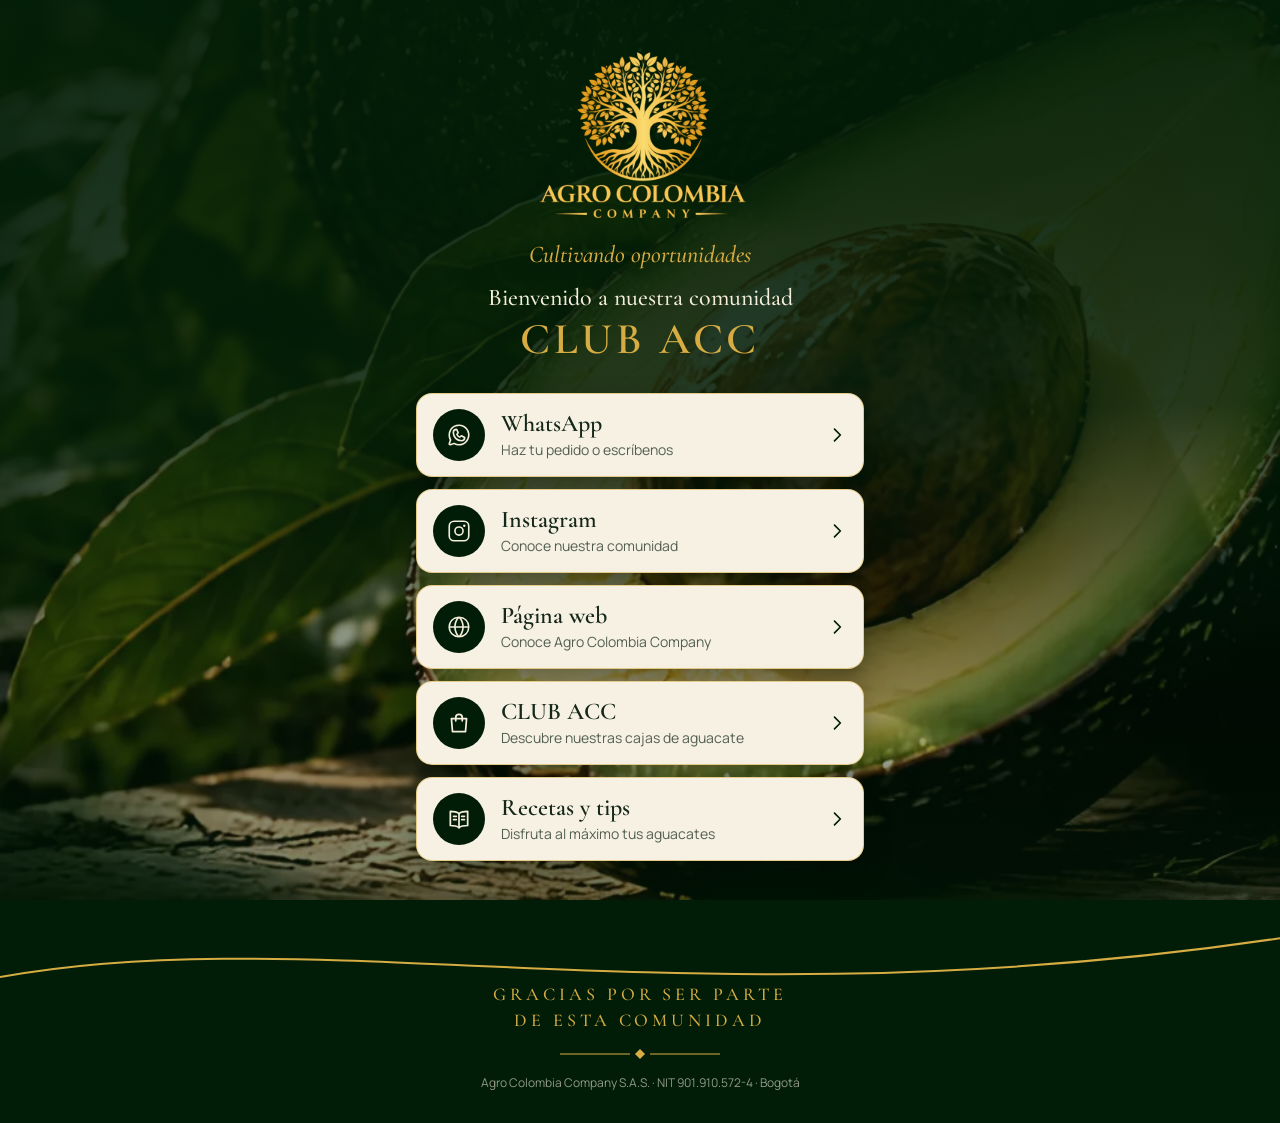
==== club/index.html @ f5211a3c "Agregar página Club ACC y código QR de acceso Página independiente en /club/ (noindex, sin enlaces d" ====
<!doctype html>
<html lang="es">
<head>
  <meta charset="utf-8" />
  <meta name="viewport" content="width=device-width, initial-scale=1, viewport-fit=cover" />
  <title>Club ACC | Agro Colombia Company</title>
  <meta name="description" content="Bienvenido a la comunidad Club ACC de Agro Colombia Company: pedidos por WhatsApp, cajas de aguacate Hass, recetas y tips." />
  <!-- Página de destino del código QR: no se enlaza desde el sitio ni se indexa. -->
  <meta name="robots" content="noindex, follow" />
  <meta name="theme-color" content="#011d07" />
  <link rel="icon" type="image/png" href="/assets/imgs/brand/favicon-agrocolombia.png" />
  <link rel="preconnect" href="https://fonts.googleapis.com" />
  <link rel="preconnect" href="https://fonts.gstatic.com" crossorigin />
  <link href="https://fonts.googleapis.com/css2?family=Cormorant+Garamond:ital,wght@0,500;0,600;1,500&family=Manrope:wght@400;500;600&display=swap" rel="stylesheet" />
  <link rel="stylesheet" href="/assets/css/icons.css" />
  <style>
    :root {
      --forest: #011d07;
      --forest-deep: #000e03;
      --gold: #d7ad43;
      --gold-hover: #f1d47e;
      --cream: #f4eedb;
      --card: #f6f1e3;
      --ink: #142719;
      --muted: rgba(20, 39, 25, .72);
      --font-display: 'Cormorant Garamond', Georgia, serif;
      --font-sans: 'Manrope', system-ui, -apple-system, 'Segoe UI', sans-serif;
      --ease-out: cubic-bezier(0.23, 1, 0.32, 1);
    }

    * { box-sizing: border-box; }
    html { -webkit-text-size-adjust: 100%; }
    body {
      margin: 0;
      min-height: 100svh;
      background: var(--forest);
      color: var(--cream);
      font-family: var(--font-sans);
      -webkit-font-smoothing: antialiased;
      -webkit-tap-highlight-color: transparent;
    }

    /* Fondo: aguacate partido al pie, follaje oscurecido arriba */
    .backdrop {
      position: fixed; inset: 0; z-index: -1;
      background:
        linear-gradient(180deg, rgba(1, 29, 7, .94) 0%, rgba(1, 29, 7, .86) 45%, rgba(1, 29, 7, .35) 78%, rgba(1, 29, 7, .55) 100%),
        url('/assets/imgs/club/fondo.webp') center bottom / cover no-repeat,
        var(--forest);
    }

    .club {
      width: 100%; max-width: 480px; min-height: 100svh;
      margin: 0 auto;
      padding: max(32px, env(safe-area-inset-top)) 16px 0;
      display: flex; flex-direction: column;
    }

    .club-head { text-align: center; }
    .club-logo { display: block; width: min(240px, 62vw); height: auto; margin: 0 auto; }
    .club-tagline {
      margin: 12px 0 0;
      font-family: var(--font-display); font-style: italic; font-weight: 500;
      font-size: 24px; line-height: 32px; color: var(--gold);
    }
    .club-welcome { margin: 12px 0 0; font-family: var(--font-display); font-weight: 500; font-size: 24px; line-height: 30px; }
    .club-title {
      margin: 0;
      font-family: var(--font-display); font-weight: 600;
      font-size: 44px; line-height: 52px; letter-spacing: .08em;
      color: var(--gold);
    }

    .club-links { list-style: none; margin: 28px 0 0; padding: 0; display: grid; gap: 12px; }
    .club-link {
      display: flex; align-items: center; gap: 16px;
      width: 100%; min-height: 84px; padding: 14px 16px;
      border: 1px solid rgba(215, 173, 67, .55); border-radius: 16px;
      background: var(--card); color: var(--ink);
      font: inherit; text-align: left; text-decoration: none; cursor: pointer;
      box-shadow: 0 10px 24px rgba(0, 14, 3, .35);
      transition: transform 160ms var(--ease-out), box-shadow 160ms var(--ease-out);
    }
    .club-link:active { transform: scale(.98); }
    @media (hover: hover) {
      .club-link:hover { box-shadow: 0 14px 32px rgba(0, 14, 3, .45), 0 0 0 1px var(--gold); }
    }
    .club-link:focus-visible { outline: 2px solid var(--gold-hover); outline-offset: 3px; }

    .club-link-icon {
      flex: none; display: grid; place-items: center;
      width: 52px; height: 52px; border-radius: 50%;
      background: var(--forest); color: var(--cream); font-size: 26px;
    }
    .club-link-icon svg { width: 26px; height: 26px; }
    .club-link-text { flex: 1; min-width: 0; }
    .club-link-text b { display: block; font-family: var(--font-display); font-weight: 600; font-size: 24px; line-height: 28px; }
    .club-link-text span { display: block; margin-top: 2px; font-size: 14px; line-height: 20px; color: var(--muted); }
    .club-link-caret { flex: none; width: 20px; height: 20px; color: var(--forest); }

    .club-foot {
      position: relative;
      width: 100vw;
      margin: 48px 0 0 calc(50% - 50vw);
      padding: 72px 16px max(32px, env(safe-area-inset-bottom));
      text-align: center;
    }
    .club-wave { position: absolute; inset: 0 0 auto; width: 100%; height: 100%; }
    .club-foot p {
      position: relative; margin: 0;
      font-family: var(--font-display); font-weight: 500;
      font-size: 18px; line-height: 26px; letter-spacing: .22em; text-transform: uppercase;
      color: var(--gold);
    }
    .club-foot small { position: relative; display: block; margin-top: 16px; font-size: 12px; line-height: 16px; color: rgba(244, 238, 219, .6); }
    .club-ornament { position: relative; display: block; width: 160px; height: 10px; margin: 16px auto 0; }

    /* Hoja de recetas y tips */
    .tips {
      width: 100%; max-width: 480px; max-height: 88svh;
      margin: auto auto 0; padding: 0;
      border: 0; border-radius: 24px 24px 0 0;
      background: var(--card); color: var(--ink);
    }
    .tips::backdrop { background: rgba(0, 14, 3, .6); }
    .tips[open] { animation: sheet-in 300ms var(--ease-out); }
    @keyframes sheet-in { from { transform: translateY(100%); } }
    .tips-inner { padding: 24px 20px max(32px, env(safe-area-inset-bottom)); }
    .tips-head { display: flex; align-items: center; justify-content: space-between; gap: 16px; }
    .tips h2 { margin: 0; font-family: var(--font-display); font-weight: 600; font-size: 30px; line-height: 36px; }
    .tips h3 { margin: 24px 0 8px; font-family: var(--font-display); font-weight: 600; font-size: 22px; line-height: 28px; color: var(--forest); }
    .tips p, .tips li { font-size: 15px; line-height: 24px; color: var(--muted); }
    .tips p { margin: 0; }
    .tips ul, .tips ol { margin: 0; padding-left: 20px; }
    .tips li + li { margin-top: 6px; }
    .tips-close {
      flex: none; display: grid; place-items: center;
      width: 44px; height: 44px; border: 0; border-radius: 50%;
      background: var(--forest); color: var(--cream); font-size: 20px; cursor: pointer;
    }
    .tips-cta { display: inline-flex; align-items: center; gap: 8px; margin-top: 24px; color: var(--forest); font-weight: 600; }

    @media (prefers-reduced-motion: reduce) {
      .club-link, .tips[open] { transition: none; animation: none; }
    }
  </style>
</head>
<body>
  <div class="backdrop" aria-hidden="true"></div>

  <main class="club">
    <header class="club-head">
      <img class="club-logo" src="/assets/imgs/club/logo.webp" alt="Agro Colombia Company" width="640" height="520" />
      <p class="club-tagline">Cultivando oportunidades</p>
      <p class="club-welcome">Bienvenido a nuestra comunidad</p>
      <h1 class="club-title">CLUB ACC</h1>
    </header>

    <ul class="club-links">
      <li>
        <a class="club-link" href="https://wa.me/573116845523?text=Hola%2C%20vengo%20del%20Club%20ACC%20y%20quiero%20hacer%20un%20pedido." target="_blank" rel="noopener">
          <span class="club-link-icon"><i class="icon icon-whatsapp-logo" aria-hidden="true"></i></span>
          <span class="club-link-text"><b>WhatsApp</b><span>Haz tu pedido o escríbenos</span></span>
          <svg class="club-link-caret" viewBox="0 0 24 24" fill="none" stroke="currentColor" stroke-width="2" stroke-linecap="round" stroke-linejoin="round" aria-hidden="true"><path d="m9 5 7 7-7 7" /></svg>
        </a>
      </li>
      <li>
        <a class="club-link" href="https://www.instagram.com/agrocolombiacompany/" target="_blank" rel="noopener">
          <span class="club-link-icon"><i class="icon icon-instagram-logo" aria-hidden="true"></i></span>
          <span class="club-link-text"><b>Instagram</b><span>Conoce nuestra comunidad</span></span>
          <svg class="club-link-caret" viewBox="0 0 24 24" fill="none" stroke="currentColor" stroke-width="2" stroke-linecap="round" stroke-linejoin="round" aria-hidden="true"><path d="m9 5 7 7-7 7" /></svg>
        </a>
      </li>
      <li>
        <a class="club-link" href="/">
          <span class="club-link-icon"><i class="icon icon-globe-simple" aria-hidden="true"></i></span>
          <span class="club-link-text"><b>Página web</b><span>Conoce Agro Colombia Company</span></span>
          <svg class="club-link-caret" viewBox="0 0 24 24" fill="none" stroke="currentColor" stroke-width="2" stroke-linecap="round" stroke-linejoin="round" aria-hidden="true"><path d="m9 5 7 7-7 7" /></svg>
        </a>
      </li>
      <li>
        <a class="club-link" href="https://wa.me/573116845523?text=Hola%2C%20quiero%20conocer%20las%20cajas%20de%20aguacate%20del%20Club%20ACC." target="_blank" rel="noopener">
          <span class="club-link-icon"><svg viewBox="0 0 24 24" fill="none" stroke="currentColor" stroke-width="1.6" stroke-linecap="round" stroke-linejoin="round" aria-hidden="true"><path d="M5 8h14l-1 12H6L5 8Z" /><path d="M9 10V7a3 3 0 0 1 6 0v3" /></svg></span>
          <span class="club-link-text"><b>CLUB ACC</b><span>Descubre nuestras cajas de aguacate</span></span>
          <svg class="club-link-caret" viewBox="0 0 24 24" fill="none" stroke="currentColor" stroke-width="2" stroke-linecap="round" stroke-linejoin="round" aria-hidden="true"><path d="m9 5 7 7-7 7" /></svg>
        </a>
      </li>
      <li>
        <button class="club-link" type="button" data-open-tips aria-haspopup="dialog">
          <span class="club-link-icon"><svg viewBox="0 0 24 24" fill="none" stroke="currentColor" stroke-width="1.6" stroke-linecap="round" stroke-linejoin="round" aria-hidden="true"><path d="M12 7c-2-1.5-5-2-8-2v13c3 0 6 .5 8 2 2-1.5 5-2 8-2V5c-3 0-6 .5-8 2Z" /><path d="M12 7v13" /><path d="M7 9.5h2.5M7 12.5h2.5M14.5 9.5H17M14.5 12.5H17" /></svg></span>
          <span class="club-link-text"><b>Recetas y tips</b><span>Disfruta al máximo tus aguacates</span></span>
          <svg class="club-link-caret" viewBox="0 0 24 24" fill="none" stroke="currentColor" stroke-width="2" stroke-linecap="round" stroke-linejoin="round" aria-hidden="true"><path d="m9 5 7 7-7 7" /></svg>
        </button>
      </li>
    </ul>

    <footer class="club-foot">
      <svg class="club-wave" viewBox="0 0 480 220" preserveAspectRatio="none" aria-hidden="true">
        <path d="M0 70 C 120 10, 260 120, 480 30 V220 H0 Z" fill="#011d07" />
        <path d="M0 70 C 120 10, 260 120, 480 30" fill="none" stroke="#d7ad43" stroke-width="2" vector-effect="non-scaling-stroke" />
      </svg>
      <p>Gracias por ser parte<br />de esta comunidad</p>
      <svg class="club-ornament" viewBox="0 0 160 10" aria-hidden="true">
        <path d="M0 5h70M90 5h70" stroke="#d7ad43" stroke-width="1" />
        <path d="M80 0l5 5-5 5-5-5z" fill="#d7ad43" />
      </svg>
      <small>Agro Colombia Company S.A.S. · NIT 901.910.572-4 · Bogotá</small>
    </footer>
  </main>

  <dialog class="tips" aria-labelledby="tips-title">
    <div class="tips-inner">
      <div class="tips-head">
        <h2 id="tips-title">Recetas y tips</h2>
        <button class="tips-close" type="button" data-close-tips aria-label="Cerrar"><i class="icon icon-x" aria-hidden="true"></i></button>
      </div>

      <h3>¿Cómo saber si está listo?</h3>
      <ul>
        <li>La cáscara del Hass pasa de verde a morado oscuro, casi negro, al madurar.</li>
        <li>Presiónalo suavemente con la palma: si cede un poco, está listo para comer.</li>
        <li>Retira el pedúnculo: si debajo se ve verde, está en su punto.</li>
      </ul>

      <h3>Maduración y conservación</h3>
      <ul>
        <li>Déjalo madurar a temperatura ambiente, fuera del refrigerador.</li>
        <li>Para acelerar, guárdalo en una bolsa de papel junto a un banano o una manzana.</li>
        <li>Una vez maduro, refrigéralo y consúmelo en los siguientes días.</li>
        <li>Si te sobra una mitad, déjale la semilla, úntale limón y cúbrela con film.</li>
      </ul>

      <h3>Guacamole clásico</h3>
      <ol>
        <li>Machaca 2 aguacates Hass maduros con un tenedor.</li>
        <li>Agrega cebolla roja y cilantro picados, tomate en cubos y el jugo de un limón.</li>
        <li>Sazona con sal al gusto y sirve de inmediato.</li>
      </ol>

      <h3>Tostada de aguacate</h3>
      <p>Tuesta una tajada de pan, cúbrela con aguacate en láminas o machacado, y termina con sal, pimienta, unas gotas de limón y, si quieres, un huevo encima.</p>

      <a class="tips-cta" href="https://www.instagram.com/agrocolombiacompany/" target="_blank" rel="noopener">Más ideas en Instagram <i class="icon icon-arrow-up-right" aria-hidden="true"></i></a>
    </div>
  </dialog>

  <script>
    const tips = document.querySelector('.tips');
    document.querySelector('[data-open-tips]').addEventListener('click', () => tips.showModal());
    document.querySelector('[data-close-tips]').addEventListener('click', () => tips.close());
    tips.addEventListener('click', (e) => { if (e.target === tips) tips.close(); });
  </script>
</body>
</html>
---- assets/css/icons.css ----
.icon { display: inline-block; flex: none; width: 1em; height: 1em; background-color: currentColor; -webkit-mask: var(--icon) center / contain no-repeat; mask: var(--icon) center / contain no-repeat; }
.icon-arrow-down { --icon: url("data:image/svg+xml,%3Csvg xmlns='http://www.w3.org/2000/svg' viewBox='0 0 256 256' fill='currentColor'%3E%3Cpath d='M205.66,149.66l-72,72a8,8,0,0,1-11.32,0l-72-72a8,8,0,0,1,11.32-11.32L120,196.69V40a8,8,0,0,1,16,0V196.69l58.34-58.35a8,8,0,0,1,11.32,11.32Z'/%3E%3C/svg%3E"); }
.icon-arrow-left { --icon: url("data:image/svg+xml,%3Csvg xmlns='http://www.w3.org/2000/svg' viewBox='0 0 256 256' fill='currentColor'%3E%3Cpath d='M224,128a8,8,0,0,1-8,8H59.31l58.35,58.34a8,8,0,0,1-11.32,11.32l-72-72a8,8,0,0,1,0-11.32l72-72a8,8,0,0,1,11.32,11.32L59.31,120H216A8,8,0,0,1,224,128Z'/%3E%3C/svg%3E"); }
.icon-arrow-right { --icon: url("data:image/svg+xml,%3Csvg xmlns='http://www.w3.org/2000/svg' viewBox='0 0 256 256' fill='currentColor'%3E%3Cpath d='M221.66,133.66l-72,72a8,8,0,0,1-11.32-11.32L196.69,136H40a8,8,0,0,1,0-16H196.69L138.34,61.66a8,8,0,0,1,11.32-11.32l72,72A8,8,0,0,1,221.66,133.66Z'/%3E%3C/svg%3E"); }
.icon-arrow-up-right { --icon: url("data:image/svg+xml,%3Csvg xmlns='http://www.w3.org/2000/svg' viewBox='0 0 256 256' fill='currentColor'%3E%3Cpath d='M200,64V168a8,8,0,0,1-16,0V83.31L69.66,197.66a8,8,0,0,1-11.32-11.32L172.69,72H88a8,8,0,0,1,0-16H192A8,8,0,0,1,200,64Z'/%3E%3C/svg%3E"); }
.icon-bed { --icon: url("data:image/svg+xml,%3Csvg xmlns='http://www.w3.org/2000/svg' viewBox='0 0 256 256' fill='currentColor'%3E%3Cpath d='M216,72H32V48a8,8,0,0,0-16,0V208a8,8,0,0,0,16,0V176H240v32a8,8,0,0,0,16,0V112A40,40,0,0,0,216,72ZM32,88h72v72H32Zm88,72V88h96a24,24,0,0,1,24,24v48Z'/%3E%3C/svg%3E"); }
.icon-buildings { --icon: url("data:image/svg+xml,%3Csvg xmlns='http://www.w3.org/2000/svg' viewBox='0 0 256 256' fill='currentColor'%3E%3Cpath d='M240,208H224V96a16,16,0,0,0-16-16H144V32a16,16,0,0,0-24.88-13.32L39.12,72A16,16,0,0,0,32,85.34V208H16a8,8,0,0,0,0,16H240a8,8,0,0,0,0-16ZM208,96V208H144V96ZM48,85.34,128,32V208H48ZM112,112v16a8,8,0,0,1-16,0V112a8,8,0,1,1,16,0Zm-32,0v16a8,8,0,0,1-16,0V112a8,8,0,1,1,16,0Zm0,56v16a8,8,0,0,1-16,0V168a8,8,0,0,1,16,0Zm32,0v16a8,8,0,0,1-16,0V168a8,8,0,0,1,16,0Z'/%3E%3C/svg%3E"); }
.icon-chat-circle-dots { --icon: url("data:image/svg+xml,%3Csvg xmlns='http://www.w3.org/2000/svg' viewBox='0 0 256 256' fill='currentColor'%3E%3Cpath d='M140,128a12,12,0,1,1-12-12A12,12,0,0,1,140,128ZM84,116a12,12,0,1,0,12,12A12,12,0,0,0,84,116Zm88,0a12,12,0,1,0,12,12A12,12,0,0,0,172,116Zm60,12A104,104,0,0,1,79.12,219.82L45.07,231.17a16,16,0,0,1-20.24-20.24l11.35-34.05A104,104,0,1,1,232,128Zm-16,0A88,88,0,1,0,51.81,172.06a8,8,0,0,1,.66,6.54L40,216,77.4,203.53a7.85,7.85,0,0,1,2.53-.42,8,8,0,0,1,4,1.08A88,88,0,0,0,216,128Z'/%3E%3C/svg%3E"); }
.icon-check-circle { --icon: url("data:image/svg+xml,%3Csvg xmlns='http://www.w3.org/2000/svg' viewBox='0 0 256 256' fill='currentColor'%3E%3Cpath d='M173.66,98.34a8,8,0,0,1,0,11.32l-56,56a8,8,0,0,1-11.32,0l-24-24a8,8,0,0,1,11.32-11.32L112,148.69l50.34-50.35A8,8,0,0,1,173.66,98.34ZM232,128A104,104,0,1,1,128,24,104.11,104.11,0,0,1,232,128Zm-16,0a88,88,0,1,0-88,88A88.1,88.1,0,0,0,216,128Z'/%3E%3C/svg%3E"); }
.icon-clipboard-text { --icon: url("data:image/svg+xml,%3Csvg xmlns='http://www.w3.org/2000/svg' viewBox='0 0 256 256' fill='currentColor'%3E%3Cpath d='M168,152a8,8,0,0,1-8,8H96a8,8,0,0,1,0-16h64A8,8,0,0,1,168,152Zm-8-40H96a8,8,0,0,0,0,16h64a8,8,0,0,0,0-16Zm56-64V216a16,16,0,0,1-16,16H56a16,16,0,0,1-16-16V48A16,16,0,0,1,56,32H92.26a47.92,47.92,0,0,1,71.48,0H200A16,16,0,0,1,216,48ZM96,64h64a32,32,0,0,0-64,0ZM200,48H173.25A47.93,47.93,0,0,1,176,64v8a8,8,0,0,1-8,8H88a8,8,0,0,1-8-8V64a47.93,47.93,0,0,1,2.75-16H56V216H200Z'/%3E%3C/svg%3E"); }
.icon-clock { --icon: url("data:image/svg+xml,%3Csvg xmlns='http://www.w3.org/2000/svg' viewBox='0 0 256 256' fill='currentColor'%3E%3Cpath d='M128,24A104,104,0,1,0,232,128,104.11,104.11,0,0,0,128,24Zm0,192a88,88,0,1,1,88-88A88.1,88.1,0,0,1,128,216Zm64-88a8,8,0,0,1-8,8H128a8,8,0,0,1-8-8V72a8,8,0,0,1,16,0v48h48A8,8,0,0,1,192,128Z'/%3E%3C/svg%3E"); }
.icon-coins { --icon: url("data:image/svg+xml,%3Csvg xmlns='http://www.w3.org/2000/svg' viewBox='0 0 256 256' fill='currentColor'%3E%3Cpath d='M184,89.57V84c0-25.08-37.83-44-88-44S8,58.92,8,84v40c0,20.89,26.25,37.49,64,42.46V172c0,25.08,37.83,44,88,44s88-18.92,88-44V132C248,111.3,222.58,94.68,184,89.57ZM232,132c0,13.22-30.79,28-72,28-3.73,0-7.43-.13-11.08-.37C170.49,151.77,184,139,184,124V105.74C213.87,110.19,232,122.27,232,132ZM72,150.25V126.46A183.74,183.74,0,0,0,96,128a183.74,183.74,0,0,0,24-1.54v23.79A163,163,0,0,1,96,152,163,163,0,0,1,72,150.25Zm96-40.32V124c0,8.39-12.41,17.4-32,22.87V123.5C148.91,120.37,159.84,115.71,168,109.93ZM96,56c41.21,0,72,14.78,72,28s-30.79,28-72,28S24,97.22,24,84,54.79,56,96,56ZM24,124V109.93c8.16,5.78,19.09,10.44,32,13.57v23.37C36.41,141.4,24,132.39,24,124Zm64,48v-4.17c2.63.1,5.29.17,8,.17,3.88,0,7.67-.13,11.39-.35A121.92,121.92,0,0,0,120,171.41v23.46C100.41,189.4,88,180.39,88,172Zm48,26.25V174.4a179.48,179.48,0,0,0,24,1.6,183.74,183.74,0,0,0,24-1.54v23.79a165.45,165.45,0,0,1-48,0Zm64-3.38V171.5c12.91-3.13,23.84-7.79,32-13.57V172C232,180.39,219.59,189.4,200,194.87Z'/%3E%3C/svg%3E"); }
.icon-cooking-pot { --icon: url("data:image/svg+xml,%3Csvg xmlns='http://www.w3.org/2000/svg' viewBox='0 0 256 256' fill='currentColor'%3E%3Cpath d='M88,48V16a8,8,0,0,1,16,0V48a8,8,0,0,1-16,0Zm40,8a8,8,0,0,0,8-8V16a8,8,0,0,0-16,0V48A8,8,0,0,0,128,56Zm32,0a8,8,0,0,0,8-8V16a8,8,0,0,0-16,0V48A8,8,0,0,0,160,56Zm92.8,46.4L224,124v60a32,32,0,0,1-32,32H64a32,32,0,0,1-32-32V124L3.2,102.4a8,8,0,0,1,9.6-12.8L32,104V80a8,8,0,0,1,8-8H216a8,8,0,0,1,8,8v24l19.2-14.4a8,8,0,0,1,9.6,12.8ZM208,88H48v96a16,16,0,0,0,16,16H192a16,16,0,0,0,16-16Z'/%3E%3C/svg%3E"); }
.icon-envelope-simple { --icon: url("data:image/svg+xml,%3Csvg xmlns='http://www.w3.org/2000/svg' viewBox='0 0 256 256' fill='currentColor'%3E%3Cpath d='M224,48H32a8,8,0,0,0-8,8V192a16,16,0,0,0,16,16H216a16,16,0,0,0,16-16V56A8,8,0,0,0,224,48ZM203.43,64,128,133.15,52.57,64ZM216,192H40V74.19l82.59,75.71a8,8,0,0,0,10.82,0L216,74.19V192Z'/%3E%3C/svg%3E"); }
.icon-facebook-logo { --icon: url("data:image/svg+xml,%3Csvg xmlns='http://www.w3.org/2000/svg' viewBox='0 0 256 256' fill='currentColor'%3E%3Cpath d='M128,24A104,104,0,1,0,232,128,104.11,104.11,0,0,0,128,24Zm8,191.63V152h24a8,8,0,0,0,0-16H136V112a16,16,0,0,1,16-16h16a8,8,0,0,0,0-16H152a32,32,0,0,0-32,32v24H96a8,8,0,0,0,0,16h24v63.63a88,88,0,1,1,16,0Z'/%3E%3C/svg%3E"); }
.icon-first-aid { --icon: url("data:image/svg+xml,%3Csvg xmlns='http://www.w3.org/2000/svg' viewBox='0 0 256 256' fill='currentColor'%3E%3Cpath d='M216,88H168V40a16,16,0,0,0-16-16H104A16,16,0,0,0,88,40V88H40a16,16,0,0,0-16,16v48a16,16,0,0,0,16,16H88v48a16,16,0,0,0,16,16h48a16,16,0,0,0,16-16V168h48a16,16,0,0,0,16-16V104A16,16,0,0,0,216,88Zm0,64H160a8,8,0,0,0-8,8v56H104V160a8,8,0,0,0-8-8H40V104H96a8,8,0,0,0,8-8V40h48V96a8,8,0,0,0,8,8h56Z'/%3E%3C/svg%3E"); }
.icon-fork-knife { --icon: url("data:image/svg+xml,%3Csvg xmlns='http://www.w3.org/2000/svg' viewBox='0 0 256 256' fill='currentColor'%3E%3Cpath d='M72,88V40a8,8,0,0,1,16,0V88a8,8,0,0,1-16,0ZM216,40V224a8,8,0,0,1-16,0V176H152a8,8,0,0,1-8-8,268.75,268.75,0,0,1,7.22-56.88c9.78-40.49,28.32-67.63,53.63-78.47A8,8,0,0,1,216,40ZM200,53.9c-32.17,24.57-38.47,84.42-39.7,106.1H200ZM119.89,38.69a8,8,0,1,0-15.78,2.63L112,88.63a32,32,0,0,1-64,0l7.88-47.31a8,8,0,1,0-15.78-2.63l-8,48A8.17,8.17,0,0,0,32,88a48.07,48.07,0,0,0,40,47.32V224a8,8,0,0,0,16,0V135.32A48.07,48.07,0,0,0,128,88a8.17,8.17,0,0,0-.11-1.31Z'/%3E%3C/svg%3E"); }
.icon-globe-simple { --icon: url("data:image/svg+xml,%3Csvg xmlns='http://www.w3.org/2000/svg' viewBox='0 0 256 256' fill='currentColor'%3E%3Cpath d='M128,24h0A104,104,0,1,0,232,128,104.12,104.12,0,0,0,128,24Zm87.62,96H175.79C174,83.49,159.94,57.67,148.41,42.4A88.19,88.19,0,0,1,215.63,120ZM96.23,136h63.54c-2.31,41.61-22.23,67.11-31.77,77C118.45,203.1,98.54,177.6,96.23,136Zm0-16C98.54,78.39,118.46,52.89,128,43c9.55,9.93,29.46,35.43,31.77,77Zm11.36-77.6C96.06,57.67,82,83.49,80.21,120H40.37A88.19,88.19,0,0,1,107.59,42.4ZM40.37,136H80.21c1.82,36.51,15.85,62.33,27.38,77.6A88.19,88.19,0,0,1,40.37,136Zm108,77.6c11.53-15.27,25.56-41.09,27.38-77.6h39.84A88.19,88.19,0,0,1,148.41,213.6Z'/%3E%3C/svg%3E"); }
.icon-graduation-cap { --icon: url("data:image/svg+xml,%3Csvg xmlns='http://www.w3.org/2000/svg' viewBox='0 0 256 256' fill='currentColor'%3E%3Cpath d='M251.76,88.94l-120-64a8,8,0,0,0-7.52,0l-120,64a8,8,0,0,0,0,14.12L32,117.87v48.42a15.91,15.91,0,0,0,4.06,10.65C49.16,191.53,78.51,216,128,216a130,130,0,0,0,48-8.76V240a8,8,0,0,0,16,0V199.51a115.63,115.63,0,0,0,27.94-22.57A15.91,15.91,0,0,0,224,166.29V117.87l27.76-14.81a8,8,0,0,0,0-14.12ZM128,200c-43.27,0-68.72-21.14-80-33.71V126.4l76.24,40.66a8,8,0,0,0,7.52,0L176,143.47v46.34C163.4,195.69,147.52,200,128,200Zm80-33.75a97.83,97.83,0,0,1-16,14.25V134.93l16-8.53ZM188,118.94l-.22-.13-56-29.87a8,8,0,0,0-7.52,14.12L171,128l-43,22.93L25,96,128,41.07,231,96Z'/%3E%3C/svg%3E"); }
.icon-hand-coins { --icon: url("data:image/svg+xml,%3Csvg xmlns='http://www.w3.org/2000/svg' viewBox='0 0 256 256' fill='currentColor'%3E%3Cpath d='M230.33,141.06a24.43,24.43,0,0,0-21.24-4.23l-41.84,9.62A28,28,0,0,0,140,112H89.94a31.82,31.82,0,0,0-22.63,9.37L44.69,144H16A16,16,0,0,0,0,160v40a16,16,0,0,0,16,16H120a7.93,7.93,0,0,0,1.94-.24l64-16a6.94,6.94,0,0,0,1.19-.4L226,182.82l.44-.2a24.6,24.6,0,0,0,3.93-41.56ZM16,160H40v40H16Zm203.43,8.21-38,16.18L119,200H56V155.31l22.63-22.62A15.86,15.86,0,0,1,89.94,128H140a12,12,0,0,1,0,24H112a8,8,0,0,0,0,16h32a8.32,8.32,0,0,0,1.79-.2l67-15.41.31-.08a8.6,8.6,0,0,1,6.3,15.9ZM164,96a36,36,0,0,0,5.9-.48,36,36,0,1,0,28.22-47A36,36,0,1,0,164,96Zm60-12a20,20,0,1,1-20-20A20,20,0,0,1,224,84ZM164,40a20,20,0,0,1,19.25,14.61,36,36,0,0,0-15,24.93A20.42,20.42,0,0,1,164,80a20,20,0,0,1,0-40Z'/%3E%3C/svg%3E"); }
.icon-hand-heart { --icon: url("data:image/svg+xml,%3Csvg xmlns='http://www.w3.org/2000/svg' viewBox='0 0 256 256' fill='currentColor'%3E%3Cpath d='M230.33,141.06a24.34,24.34,0,0,0-18.61-4.77C230.5,117.33,240,98.48,240,80c0-26.47-21.29-48-47.46-48A47.58,47.58,0,0,0,156,48.75,47.58,47.58,0,0,0,119.46,32C93.29,32,72,53.53,72,80c0,11,3.24,21.69,10.06,33a31.87,31.87,0,0,0-14.75,8.4L44.69,144H16A16,16,0,0,0,0,160v40a16,16,0,0,0,16,16H120a7.93,7.93,0,0,0,1.94-.24l64-16a6.94,6.94,0,0,0,1.19-.4L226,182.82l.44-.2a24.6,24.6,0,0,0,3.93-41.56ZM119.46,48A31.15,31.15,0,0,1,148.6,67a8,8,0,0,0,14.8,0,31.15,31.15,0,0,1,29.14-19C209.59,48,224,62.65,224,80c0,19.51-15.79,41.58-45.66,63.9l-11.09,2.55A28,28,0,0,0,140,112H100.68C92.05,100.36,88,90.12,88,80,88,62.65,102.41,48,119.46,48ZM16,160H40v40H16Zm203.43,8.21-38,16.18L119,200H56V155.31l22.63-22.62A15.86,15.86,0,0,1,89.94,128H140a12,12,0,0,1,0,24H112a8,8,0,0,0,0,16h32a8.32,8.32,0,0,0,1.79-.2l67-15.41.31-.08a8.6,8.6,0,0,1,6.3,15.9Z'/%3E%3C/svg%3E"); }
.icon-handshake { --icon: url("data:image/svg+xml,%3Csvg xmlns='http://www.w3.org/2000/svg' viewBox='0 0 256 256' fill='currentColor'%3E%3Cpath d='M254.3,107.91,228.78,56.85a16,16,0,0,0-21.47-7.15L182.44,62.13,130.05,48.27a8.14,8.14,0,0,0-4.1,0L73.56,62.13,48.69,49.7a16,16,0,0,0-21.47,7.15L1.7,107.9a16,16,0,0,0,7.15,21.47l27,13.51,55.49,39.63a8.06,8.06,0,0,0,2.71,1.25l64,16a8,8,0,0,0,7.6-2.1l55.07-55.08,26.42-13.21a16,16,0,0,0,7.15-21.46Zm-54.89,33.37L165,113.72a8,8,0,0,0-10.68.61C136.51,132.27,116.66,130,104,122L147.24,80h31.81l27.21,54.41ZM41.53,64,62,74.22,36.43,125.27,16,115.06Zm116,119.13L99.42,168.61l-49.2-35.14,28-56L128,64.28l9.8,2.59-45,43.68-.08.09a16,16,0,0,0,2.72,24.81c20.56,13.13,45.37,11,64.91-5L188,152.66Zm62-57.87-25.52-51L214.47,64,240,115.06Zm-87.75,92.67a8,8,0,0,1-7.75,6.06,8.13,8.13,0,0,1-1.95-.24L80.41,213.33a7.89,7.89,0,0,1-2.71-1.25L51.35,193.26a8,8,0,0,1,9.3-13l25.11,17.94L126,208.24A8,8,0,0,1,131.82,217.94Z'/%3E%3C/svg%3E"); }
.icon-headset { --icon: url("data:image/svg+xml,%3Csvg xmlns='http://www.w3.org/2000/svg' viewBox='0 0 256 256' fill='currentColor'%3E%3Cpath d='M201.89,54.66A103.43,103.43,0,0,0,128.79,24H128A104,104,0,0,0,24,128v56a24,24,0,0,0,24,24H64a24,24,0,0,0,24-24V144a24,24,0,0,0-24-24H40.36A88.12,88.12,0,0,1,190.54,65.93,87.39,87.39,0,0,1,215.65,120H192a24,24,0,0,0-24,24v40a24,24,0,0,0,24,24h24a24,24,0,0,1-24,24H136a8,8,0,0,0,0,16h56a40,40,0,0,0,40-40V128A103.41,103.41,0,0,0,201.89,54.66ZM64,136a8,8,0,0,1,8,8v40a8,8,0,0,1-8,8H48a8,8,0,0,1-8-8V136Zm128,56a8,8,0,0,1-8-8V144a8,8,0,0,1,8-8h24v56Z'/%3E%3C/svg%3E"); }
.icon-instagram-logo { --icon: url("data:image/svg+xml,%3Csvg xmlns='http://www.w3.org/2000/svg' viewBox='0 0 256 256' fill='currentColor'%3E%3Cpath d='M128,80a48,48,0,1,0,48,48A48.05,48.05,0,0,0,128,80Zm0,80a32,32,0,1,1,32-32A32,32,0,0,1,128,160ZM176,24H80A56.06,56.06,0,0,0,24,80v96a56.06,56.06,0,0,0,56,56h96a56.06,56.06,0,0,0,56-56V80A56.06,56.06,0,0,0,176,24Zm40,152a40,40,0,0,1-40,40H80a40,40,0,0,1-40-40V80A40,40,0,0,1,80,40h96a40,40,0,0,1,40,40ZM192,76a12,12,0,1,1-12-12A12,12,0,0,1,192,76Z'/%3E%3C/svg%3E"); }
.icon-leaf { --icon: url("data:image/svg+xml,%3Csvg xmlns='http://www.w3.org/2000/svg' viewBox='0 0 256 256' fill='currentColor'%3E%3Cpath d='M223.45,40.07a8,8,0,0,0-7.52-7.52C139.8,28.08,78.82,51,52.82,94a87.09,87.09,0,0,0-12.76,49c.57,15.92,5.21,32,13.79,47.85l-19.51,19.5a8,8,0,0,0,11.32,11.32l19.5-19.51C81,210.73,97.09,215.37,113,215.94q1.67.06,3.33.06A86.93,86.93,0,0,0,162,203.18C205,177.18,227.93,116.21,223.45,40.07ZM153.75,189.5c-22.75,13.78-49.68,14-76.71.77l88.63-88.62a8,8,0,0,0-11.32-11.32L65.73,179c-13.19-27-13-54,.77-76.71,22.09-36.47,74.6-56.44,141.31-54.06C210.2,114.89,190.22,167.41,153.75,189.5Z'/%3E%3C/svg%3E"); }
.icon-list { --icon: url("data:image/svg+xml,%3Csvg xmlns='http://www.w3.org/2000/svg' viewBox='0 0 256 256' fill='currentColor'%3E%3Cpath d='M224,128a8,8,0,0,1-8,8H40a8,8,0,0,1,0-16H216A8,8,0,0,1,224,128ZM40,72H216a8,8,0,0,0,0-16H40a8,8,0,0,0,0,16ZM216,184H40a8,8,0,0,0,0,16H216a8,8,0,0,0,0-16Z'/%3E%3C/svg%3E"); }
.icon-map-pin { --icon: url("data:image/svg+xml,%3Csvg xmlns='http://www.w3.org/2000/svg' viewBox='0 0 256 256' fill='currentColor'%3E%3Cpath d='M128,64a40,40,0,1,0,40,40A40,40,0,0,0,128,64Zm0,64a24,24,0,1,1,24-24A24,24,0,0,1,128,128Zm0-112a88.1,88.1,0,0,0-88,88c0,31.4,14.51,64.68,42,96.25a254.19,254.19,0,0,0,41.45,38.3,8,8,0,0,0,9.18,0A254.19,254.19,0,0,0,174,200.25c27.45-31.57,42-64.85,42-96.25A88.1,88.1,0,0,0,128,16Zm0,206c-16.53-13-72-60.75-72-118a72,72,0,0,1,144,0C200,161.23,144.53,209,128,222Z'/%3E%3C/svg%3E"); }
.icon-medal { --icon: url("data:image/svg+xml,%3Csvg xmlns='http://www.w3.org/2000/svg' viewBox='0 0 256 256' fill='currentColor'%3E%3Cpath d='M216,96A88,88,0,1,0,72,163.83V240a8,8,0,0,0,11.58,7.16L128,225l44.43,22.21A8.07,8.07,0,0,0,176,248a8,8,0,0,0,8-8V163.83A87.85,87.85,0,0,0,216,96ZM56,96a72,72,0,1,1,72,72A72.08,72.08,0,0,1,56,96ZM168,227.06l-36.43-18.21a8,8,0,0,0-7.16,0L88,227.06V174.37a87.89,87.89,0,0,0,80,0ZM128,152A56,56,0,1,0,72,96,56.06,56.06,0,0,0,128,152Zm0-96A40,40,0,1,1,88,96,40,40,0,0,1,128,56Z'/%3E%3C/svg%3E"); }
.icon-moon { --icon: url("data:image/svg+xml,%3Csvg xmlns='http://www.w3.org/2000/svg' viewBox='0 0 256 256' fill='currentColor'%3E%3Cpath d='M233.54,142.23a8,8,0,0,0-8-2,88.08,88.08,0,0,1-109.8-109.8,8,8,0,0,0-10-10,104.84,104.84,0,0,0-52.91,37A104,104,0,0,0,136,224a103.09,103.09,0,0,0,62.52-20.88,104.84,104.84,0,0,0,37-52.91A8,8,0,0,0,233.54,142.23ZM188.9,190.34A88,88,0,0,1,65.66,67.11a89,89,0,0,1,31.4-26A106,106,0,0,0,96,56,104.11,104.11,0,0,0,200,160a106,106,0,0,0,14.92-1.06A89,89,0,0,1,188.9,190.34Z'/%3E%3C/svg%3E"); }
.icon-package { --icon: url("data:image/svg+xml,%3Csvg xmlns='http://www.w3.org/2000/svg' viewBox='0 0 256 256' fill='currentColor'%3E%3Cpath d='M223.68,66.15,135.68,18a15.88,15.88,0,0,0-15.36,0l-88,48.17a16,16,0,0,0-8.32,14v95.64a16,16,0,0,0,8.32,14l88,48.17a15.88,15.88,0,0,0,15.36,0l88-48.17a16,16,0,0,0,8.32-14V80.18A16,16,0,0,0,223.68,66.15ZM128,32l80.34,44-29.77,16.3-80.35-44ZM128,120,47.66,76l33.9-18.56,80.34,44ZM40,90l80,43.78v85.79L40,175.82Zm176,85.78h0l-80,43.79V133.82l32-17.51V152a8,8,0,0,0,16,0V107.55L216,90v85.77Z'/%3E%3C/svg%3E"); }
.icon-pause { --icon: url("data:image/svg+xml,%3Csvg xmlns='http://www.w3.org/2000/svg' viewBox='0 0 256 256' fill='currentColor'%3E%3Cpath d='M216,48V208a16,16,0,0,1-16,16H160a16,16,0,0,1-16-16V48a16,16,0,0,1,16-16h40A16,16,0,0,1,216,48ZM96,32H56A16,16,0,0,0,40,48V208a16,16,0,0,0,16,16H96a16,16,0,0,0,16-16V48A16,16,0,0,0,96,32Z'/%3E%3C/svg%3E"); }
.icon-phone { --icon: url("data:image/svg+xml,%3Csvg xmlns='http://www.w3.org/2000/svg' viewBox='0 0 256 256' fill='currentColor'%3E%3Cpath d='M222.37,158.46l-47.11-21.11-.13-.06a16,16,0,0,0-15.17,1.4,8.12,8.12,0,0,0-.75.56L134.87,160c-15.42-7.49-31.34-23.29-38.83-38.51l20.78-24.71c.2-.25.39-.5.57-.77a16,16,0,0,0,1.32-15.06l0-.12L97.54,33.64a16,16,0,0,0-16.62-9.52A56.26,56.26,0,0,0,32,80c0,79.4,64.6,144,144,144a56.26,56.26,0,0,0,55.88-48.92A16,16,0,0,0,222.37,158.46ZM176,208A128.14,128.14,0,0,1,48,80,40.2,40.2,0,0,1,82.87,40a.61.61,0,0,0,0,.12l21,47L83.2,111.86a6.13,6.13,0,0,0-.57.77,16,16,0,0,0-1,15.7c9.06,18.53,27.73,37.06,46.46,46.11a16,16,0,0,0,15.75-1.14,8.44,8.44,0,0,0,.74-.56L168.89,152l47,21.05h0s.08,0,.11,0A40.21,40.21,0,0,1,176,208Z'/%3E%3C/svg%3E"); }
.icon-plant { --icon: url("data:image/svg+xml,%3Csvg xmlns='http://www.w3.org/2000/svg' viewBox='0 0 256 256' fill='currentColor'%3E%3Cpath d='M247.63,47.89a8,8,0,0,0-7.52-7.52c-51.76-3-93.32,12.74-111.18,42.22-11.8,19.49-11.78,43.16-.16,65.74a71.34,71.34,0,0,0-14.17,27L98.33,159c7.82-16.33,7.52-33.35-1-47.49-13.2-21.79-43.67-33.47-81.5-31.25a8,8,0,0,0-7.52,7.52c-2.23,37.83,9.46,68.3,31.25,81.5A45.82,45.82,0,0,0,63.44,176,54.58,54.58,0,0,0,87,170.33l25,25V224a8,8,0,0,0,16,0V194.51a55.61,55.61,0,0,1,12.27-35,73.91,73.91,0,0,0,33.31,8.4,60.9,60.9,0,0,0,31.83-8.86C234.89,141.21,250.67,99.65,247.63,47.89ZM47.81,155.6C32.47,146.31,23.79,124.32,24,96c28.32-.24,50.31,8.47,59.6,23.81,4.85,8,5.64,17.33,2.46,26.94L61.65,122.34a8,8,0,0,0-11.31,11.31l24.41,24.41C65.14,161.24,55.82,160.45,47.81,155.6Zm149.31-10.22c-13.4,8.11-29.15,8.73-45.15,2l53.69-53.7a8,8,0,0,0-11.31-11.31L140.65,136c-6.76-16-6.15-31.76,2-45.15,13.94-23,47-35.82,89.33-34.83C232.94,98.34,220.14,131.44,197.12,145.38Z'/%3E%3C/svg%3E"); }
.icon-play { --icon: url("data:image/svg+xml,%3Csvg xmlns='http://www.w3.org/2000/svg' viewBox='0 0 256 256' fill='currentColor'%3E%3Cpath d='M240,128a15.74,15.74,0,0,1-7.6,13.51L88.32,229.65a16,16,0,0,1-16.2.3A15.86,15.86,0,0,1,64,216.13V39.87a15.86,15.86,0,0,1,8.12-13.82,16,16,0,0,1,16.2.3L232.4,114.49A15.74,15.74,0,0,1,240,128Z'/%3E%3C/svg%3E"); }
.icon-plus-circle { --icon: url("data:image/svg+xml,%3Csvg xmlns='http://www.w3.org/2000/svg' viewBox='0 0 256 256' fill='currentColor'%3E%3Cpath d='M128,24A104,104,0,1,0,232,128,104.11,104.11,0,0,0,128,24Zm0,192a88,88,0,1,1,88-88A88.1,88.1,0,0,1,128,216Zm48-88a8,8,0,0,1-8,8H136v32a8,8,0,0,1-16,0V136H88a8,8,0,0,1,0-16h32V88a8,8,0,0,1,16,0v32h32A8,8,0,0,1,176,128Z'/%3E%3C/svg%3E"); }
.icon-shield-star { --icon: url("data:image/svg+xml,%3Csvg xmlns='http://www.w3.org/2000/svg' viewBox='0 0 256 256' fill='currentColor'%3E%3Cpath d='M80.57,117A8,8,0,0,1,91,112.57l29,11.61V96a8,8,0,0,1,16,0v28.18l29-11.61A8,8,0,1,1,171,127.43l-30.31,12.12L158.4,163.2a8,8,0,1,1-12.8,9.6L128,149.33,110.4,172.8a8,8,0,1,1-12.8-9.6l17.74-23.65L85,127.43A8,8,0,0,1,80.57,117ZM224,56v56c0,52.72-25.52,84.67-46.93,102.19-23.06,18.86-46,25.27-47,25.53a8,8,0,0,1-4.2,0c-1-.26-23.91-6.67-47-25.53C57.52,196.67,32,164.72,32,112V56A16,16,0,0,1,48,40H208A16,16,0,0,1,224,56Zm-16,0L48,56l0,56c0,37.3,13.82,67.51,41.07,89.81A128.25,128.25,0,0,0,128,223.62a129.3,129.3,0,0,0,39.41-22.2C194.34,179.16,208,149.07,208,112Z'/%3E%3C/svg%3E"); }
.icon-sparkle { --icon: url("data:image/svg+xml,%3Csvg xmlns='http://www.w3.org/2000/svg' viewBox='0 0 256 256' fill='currentColor'%3E%3Cpath d='M197.58,129.06,146,110l-19-51.62a15.92,15.92,0,0,0-29.88,0L78,110l-51.62,19a15.92,15.92,0,0,0,0,29.88L78,178l19,51.62a15.92,15.92,0,0,0,29.88,0L146,178l51.62-19a15.92,15.92,0,0,0,0-29.88ZM137,164.22a8,8,0,0,0-4.74,4.74L112,223.85,91.78,169A8,8,0,0,0,87,164.22L32.15,144,87,123.78A8,8,0,0,0,91.78,119L112,64.15,132.22,119a8,8,0,0,0,4.74,4.74L191.85,144ZM144,40a8,8,0,0,1,8-8h16V16a8,8,0,0,1,16,0V32h16a8,8,0,0,1,0,16H184V64a8,8,0,0,1-16,0V48H152A8,8,0,0,1,144,40ZM248,88a8,8,0,0,1-8,8h-8v8a8,8,0,0,1-16,0V96h-8a8,8,0,0,1,0-16h8V72a8,8,0,0,1,16,0v8h8A8,8,0,0,1,248,88Z'/%3E%3C/svg%3E"); }
.icon-speaker-high { --icon: url("data:image/svg+xml,%3Csvg xmlns='http://www.w3.org/2000/svg' viewBox='0 0 256 256' fill='currentColor'%3E%3Cpath d='M160,32.25V223.69a8.29,8.29,0,0,1-3.91,7.18,8,8,0,0,1-9-.56l-65.57-51A4,4,0,0,1,80,176.16V79.84a4,4,0,0,1,1.55-3.15l65.57-51a8,8,0,0,1,10,.16A8.27,8.27,0,0,1,160,32.25ZM60,80H32A16,16,0,0,0,16,96v64a16,16,0,0,0,16,16H60a4,4,0,0,0,4-4V84A4,4,0,0,0,60,80Zm126.77,20.84a8,8,0,0,0-.72,11.3,24,24,0,0,1,0,31.72,8,8,0,1,0,12,10.58,40,40,0,0,0,0-52.88A8,8,0,0,0,186.74,100.84Zm40.89-26.17a8,8,0,1,0-11.92,10.66,64,64,0,0,1,0,85.34,8,8,0,1,0,11.92,10.66,80,80,0,0,0,0-106.66Z'/%3E%3C/svg%3E"); }
.icon-speaker-slash { --icon: url("data:image/svg+xml,%3Csvg xmlns='http://www.w3.org/2000/svg' viewBox='0 0 256 256' fill='currentColor'%3E%3Cpath d='M213.92,210.62a8,8,0,1,1-11.84,10.76L160,175.09v48.6a8.29,8.29,0,0,1-3.91,7.18,8,8,0,0,1-9-.56l-65.55-51A4,4,0,0,1,80,176.18V87.09L42.08,45.38A8,8,0,1,1,53.92,34.62Zm-27.21-55.46a8,8,0,0,0,11.29-.7,40,40,0,0,0,0-52.88,8,8,0,1,0-12,10.57,24,24,0,0,1,0,31.72A8,8,0,0,0,186.71,155.16Zm40.92-80.49a8,8,0,1,0-11.92,10.66,64,64,0,0,1,0,85.34,8,8,0,1,0,11.92,10.66,80,80,0,0,0,0-106.66ZM153,119.87a4,4,0,0,0,7-2.7V32.25a8.27,8.27,0,0,0-2.88-6.4,8,8,0,0,0-10-.16L103.83,59.33a4,4,0,0,0-.5,5.85ZM60,80H32A16,16,0,0,0,16,96v64a16,16,0,0,0,16,16H60a4,4,0,0,0,4-4V84A4,4,0,0,0,60,80Z'/%3E%3C/svg%3E"); }
.icon-storefront { --icon: url("data:image/svg+xml,%3Csvg xmlns='http://www.w3.org/2000/svg' viewBox='0 0 256 256' fill='currentColor'%3E%3Cpath d='M232,96a7.89,7.89,0,0,0-.3-2.2L217.35,43.6A16.07,16.07,0,0,0,202,32H54A16.07,16.07,0,0,0,38.65,43.6L24.31,93.8A7.89,7.89,0,0,0,24,96h0v16a40,40,0,0,0,16,32v72a8,8,0,0,0,8,8H208a8,8,0,0,0,8-8V144a40,40,0,0,0,16-32V96ZM54,48H202l11.42,40H42.61Zm50,56h48v8a24,24,0,0,1-48,0Zm-16,0v8a24,24,0,0,1-35.12,21.26,7.88,7.88,0,0,0-1.82-1.06A24,24,0,0,1,40,112v-8ZM200,208H56V151.2a40.57,40.57,0,0,0,8,.8,40,40,0,0,0,32-16,40,40,0,0,0,64,0,40,40,0,0,0,32,16,40.57,40.57,0,0,0,8-.8Zm4.93-75.8a8.08,8.08,0,0,0-1.8,1.05A24,24,0,0,1,168,112v-8h48v8A24,24,0,0,1,204.93,132.2Z'/%3E%3C/svg%3E"); }
.icon-sun { --icon: url("data:image/svg+xml,%3Csvg xmlns='http://www.w3.org/2000/svg' viewBox='0 0 256 256' fill='currentColor'%3E%3Cpath d='M120,40V16a8,8,0,0,1,16,0V40a8,8,0,0,1-16,0Zm72,88a64,64,0,1,1-64-64A64.07,64.07,0,0,1,192,128Zm-16,0a48,48,0,1,0-48,48A48.05,48.05,0,0,0,176,128ZM58.34,69.66A8,8,0,0,0,69.66,58.34l-16-16A8,8,0,0,0,42.34,53.66Zm0,116.68-16,16a8,8,0,0,0,11.32,11.32l16-16a8,8,0,0,0-11.32-11.32ZM192,72a8,8,0,0,0,5.66-2.34l16-16a8,8,0,0,0-11.32-11.32l-16,16A8,8,0,0,0,192,72Zm5.66,114.34a8,8,0,0,0-11.32,11.32l16,16a8,8,0,0,0,11.32-11.32ZM48,128a8,8,0,0,0-8-8H16a8,8,0,0,0,0,16H40A8,8,0,0,0,48,128Zm80,80a8,8,0,0,0-8,8v24a8,8,0,0,0,16,0V216A8,8,0,0,0,128,208Zm112-88H216a8,8,0,0,0,0,16h24a8,8,0,0,0,0-16Z'/%3E%3C/svg%3E"); }
.icon-truck { --icon: url("data:image/svg+xml,%3Csvg xmlns='http://www.w3.org/2000/svg' viewBox='0 0 256 256' fill='currentColor'%3E%3Cpath d='M255.42,117l-14-35A15.93,15.93,0,0,0,226.58,72H192V64a8,8,0,0,0-8-8H32A16,16,0,0,0,16,72V184a16,16,0,0,0,16,16H49a32,32,0,0,0,62,0h50a32,32,0,0,0,62,0h17a16,16,0,0,0,16-16V120A7.94,7.94,0,0,0,255.42,117ZM192,88h34.58l9.6,24H192ZM32,72H176v64H32ZM80,208a16,16,0,1,1,16-16A16,16,0,0,1,80,208Zm81-24H111a32,32,0,0,0-62,0H32V152H176v12.31A32.11,32.11,0,0,0,161,184Zm31,24a16,16,0,1,1,16-16A16,16,0,0,1,192,208Zm48-24H223a32.06,32.06,0,0,0-31-24V128h48Z'/%3E%3C/svg%3E"); }
.icon-users-three { --icon: url("data:image/svg+xml,%3Csvg xmlns='http://www.w3.org/2000/svg' viewBox='0 0 256 256' fill='currentColor'%3E%3Cpath d='M244.8,150.4a8,8,0,0,1-11.2-1.6A51.6,51.6,0,0,0,192,128a8,8,0,0,1-7.37-4.89,8,8,0,0,1,0-6.22A8,8,0,0,1,192,112a24,24,0,1,0-23.24-30,8,8,0,1,1-15.5-4A40,40,0,1,1,219,117.51a67.94,67.94,0,0,1,27.43,21.68A8,8,0,0,1,244.8,150.4ZM190.92,212a8,8,0,1,1-13.84,8,57,57,0,0,0-98.16,0,8,8,0,1,1-13.84-8,72.06,72.06,0,0,1,33.74-29.92,48,48,0,1,1,58.36,0A72.06,72.06,0,0,1,190.92,212ZM128,176a32,32,0,1,0-32-32A32,32,0,0,0,128,176ZM72,120a8,8,0,0,0-8-8A24,24,0,1,1,87.24,82a8,8,0,1,0,15.5-4A40,40,0,1,0,37,117.51,67.94,67.94,0,0,0,9.6,139.19a8,8,0,1,0,12.8,9.61A51.6,51.6,0,0,1,64,128,8,8,0,0,0,72,120Z'/%3E%3C/svg%3E"); }
.icon-whatsapp-logo { --icon: url("data:image/svg+xml,%3Csvg xmlns='http://www.w3.org/2000/svg' viewBox='0 0 256 256' fill='currentColor'%3E%3Cpath d='M187.58,144.84l-32-16a8,8,0,0,0-8,.5l-14.69,9.8a40.55,40.55,0,0,1-16-16l9.8-14.69a8,8,0,0,0,.5-8l-16-32A8,8,0,0,0,104,64a40,40,0,0,0-40,40,88.1,88.1,0,0,0,88,88,40,40,0,0,0,40-40A8,8,0,0,0,187.58,144.84ZM152,176a72.08,72.08,0,0,1-72-72A24,24,0,0,1,99.29,80.46l11.48,23L101,118a8,8,0,0,0-.73,7.51,56.47,56.47,0,0,0,30.15,30.15A8,8,0,0,0,138,155l14.61-9.74,23,11.48A24,24,0,0,1,152,176ZM128,24A104,104,0,0,0,36.18,176.88L24.83,210.93a16,16,0,0,0,20.24,20.24l34.05-11.35A104,104,0,1,0,128,24Zm0,192a87.87,87.87,0,0,1-44.06-11.81,8,8,0,0,0-6.54-.67L40,216,52.47,178.6a8,8,0,0,0-.66-6.54A88,88,0,1,1,128,216Z'/%3E%3C/svg%3E"); }
.icon-x { --icon: url("data:image/svg+xml,%3Csvg xmlns='http://www.w3.org/2000/svg' viewBox='0 0 256 256' fill='currentColor'%3E%3Cpath d='M205.66,194.34a8,8,0,0,1-11.32,11.32L128,139.31,61.66,205.66a8,8,0,0,1-11.32-11.32L116.69,128,50.34,61.66A8,8,0,0,1,61.66,50.34L128,116.69l66.34-66.35a8,8,0,0,1,11.32,11.32L139.31,128Z'/%3E%3C/svg%3E"); }
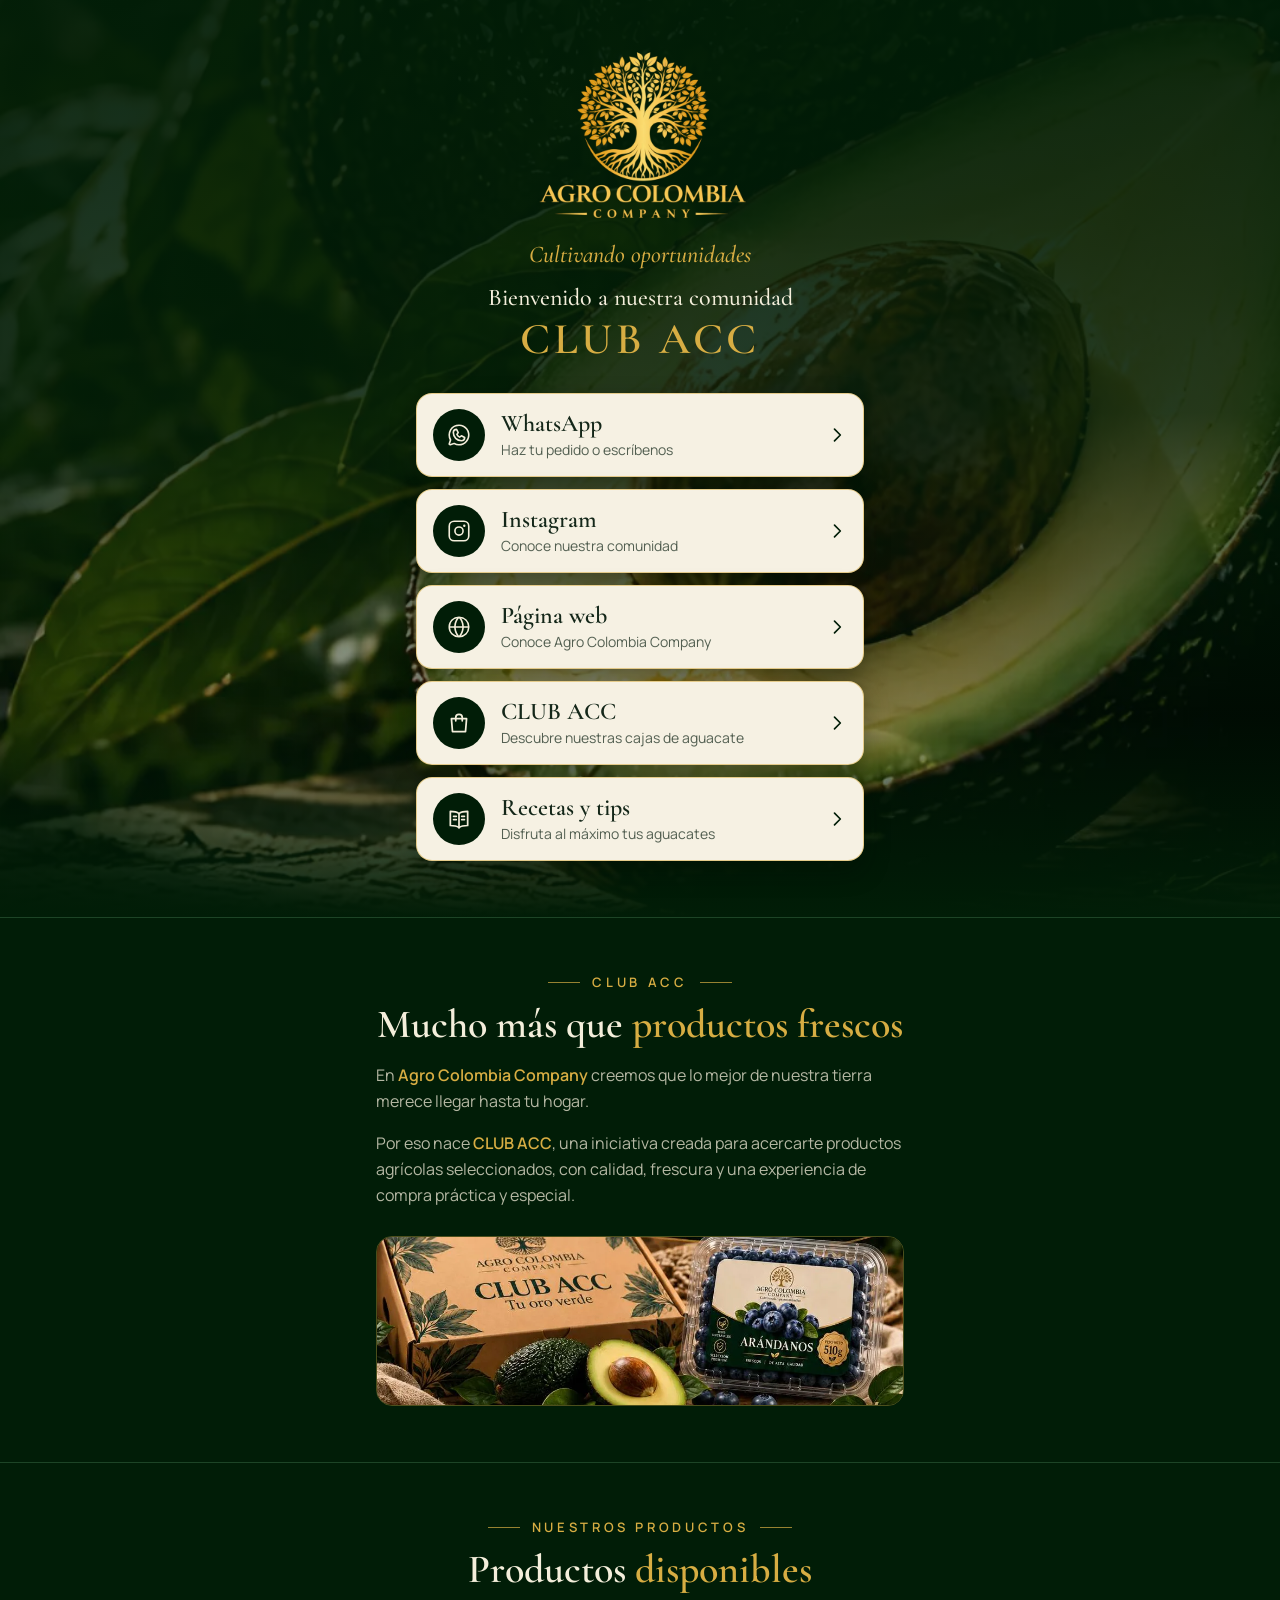
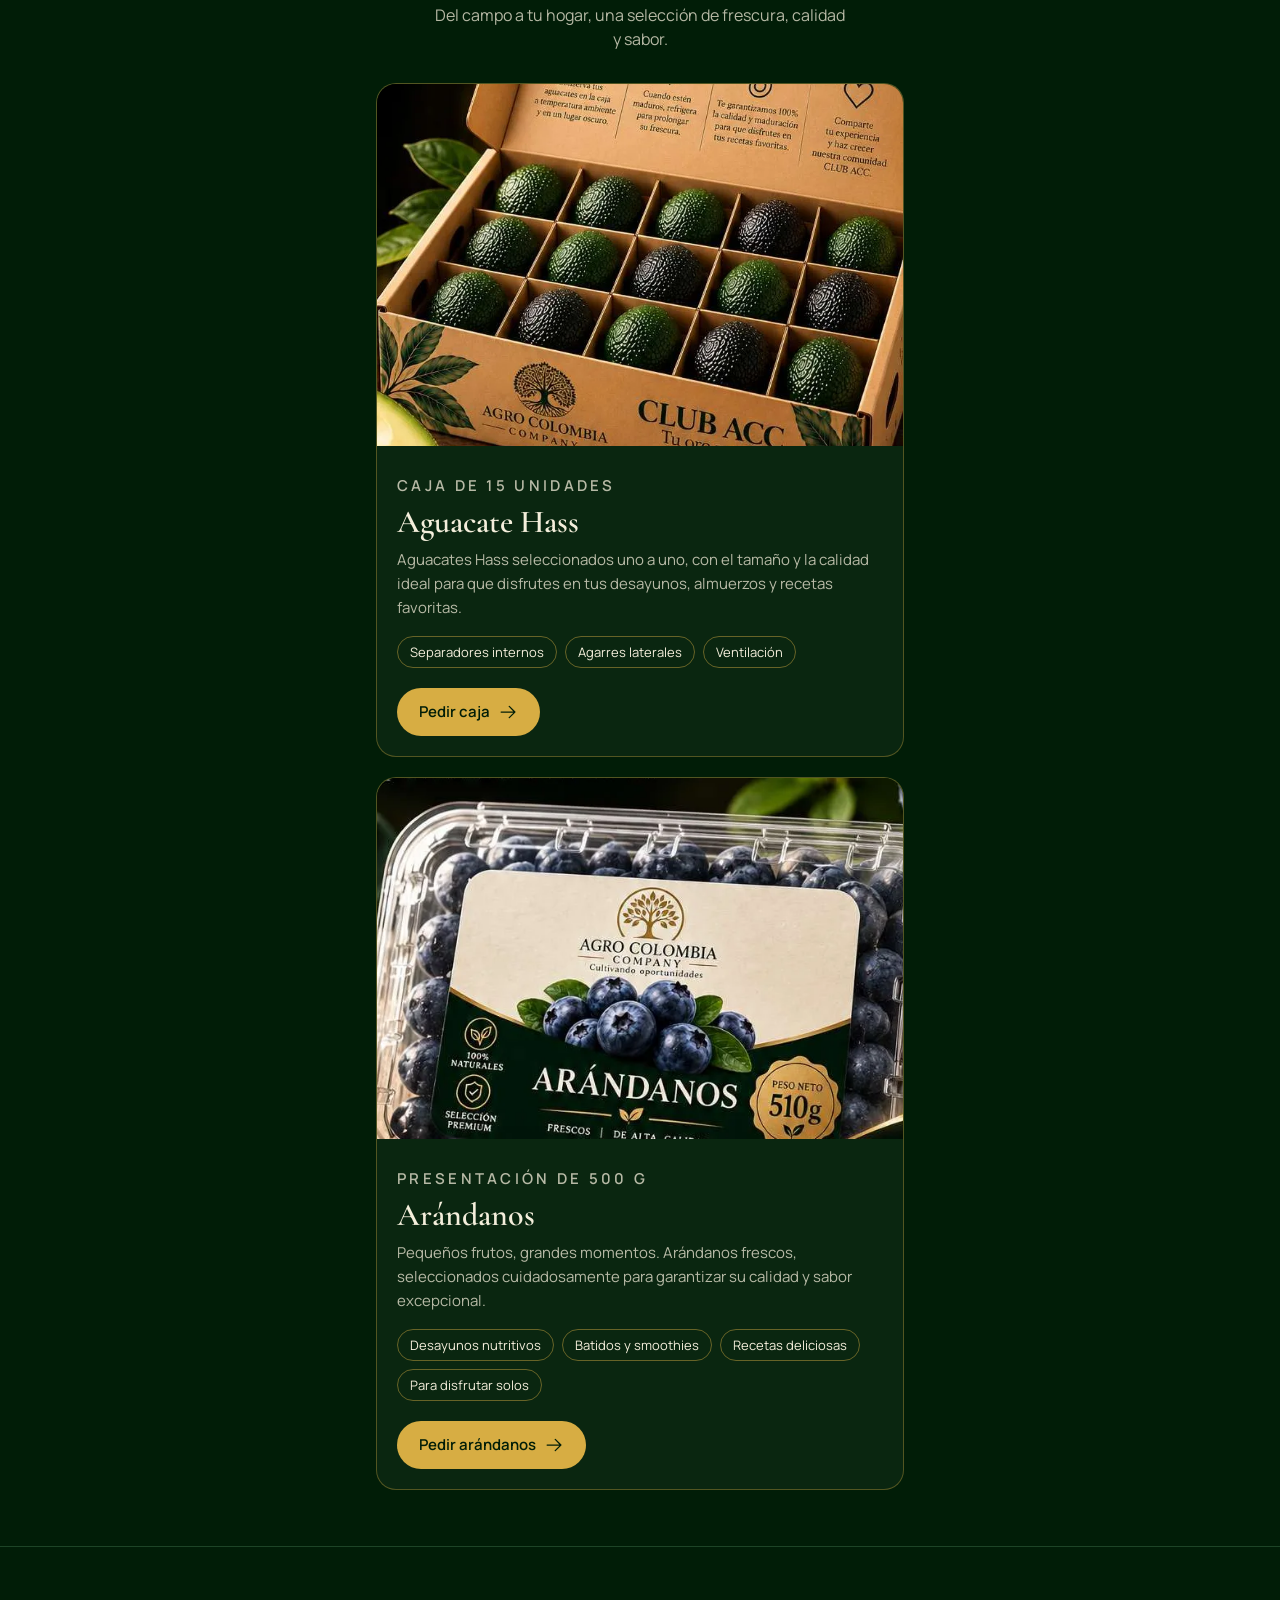
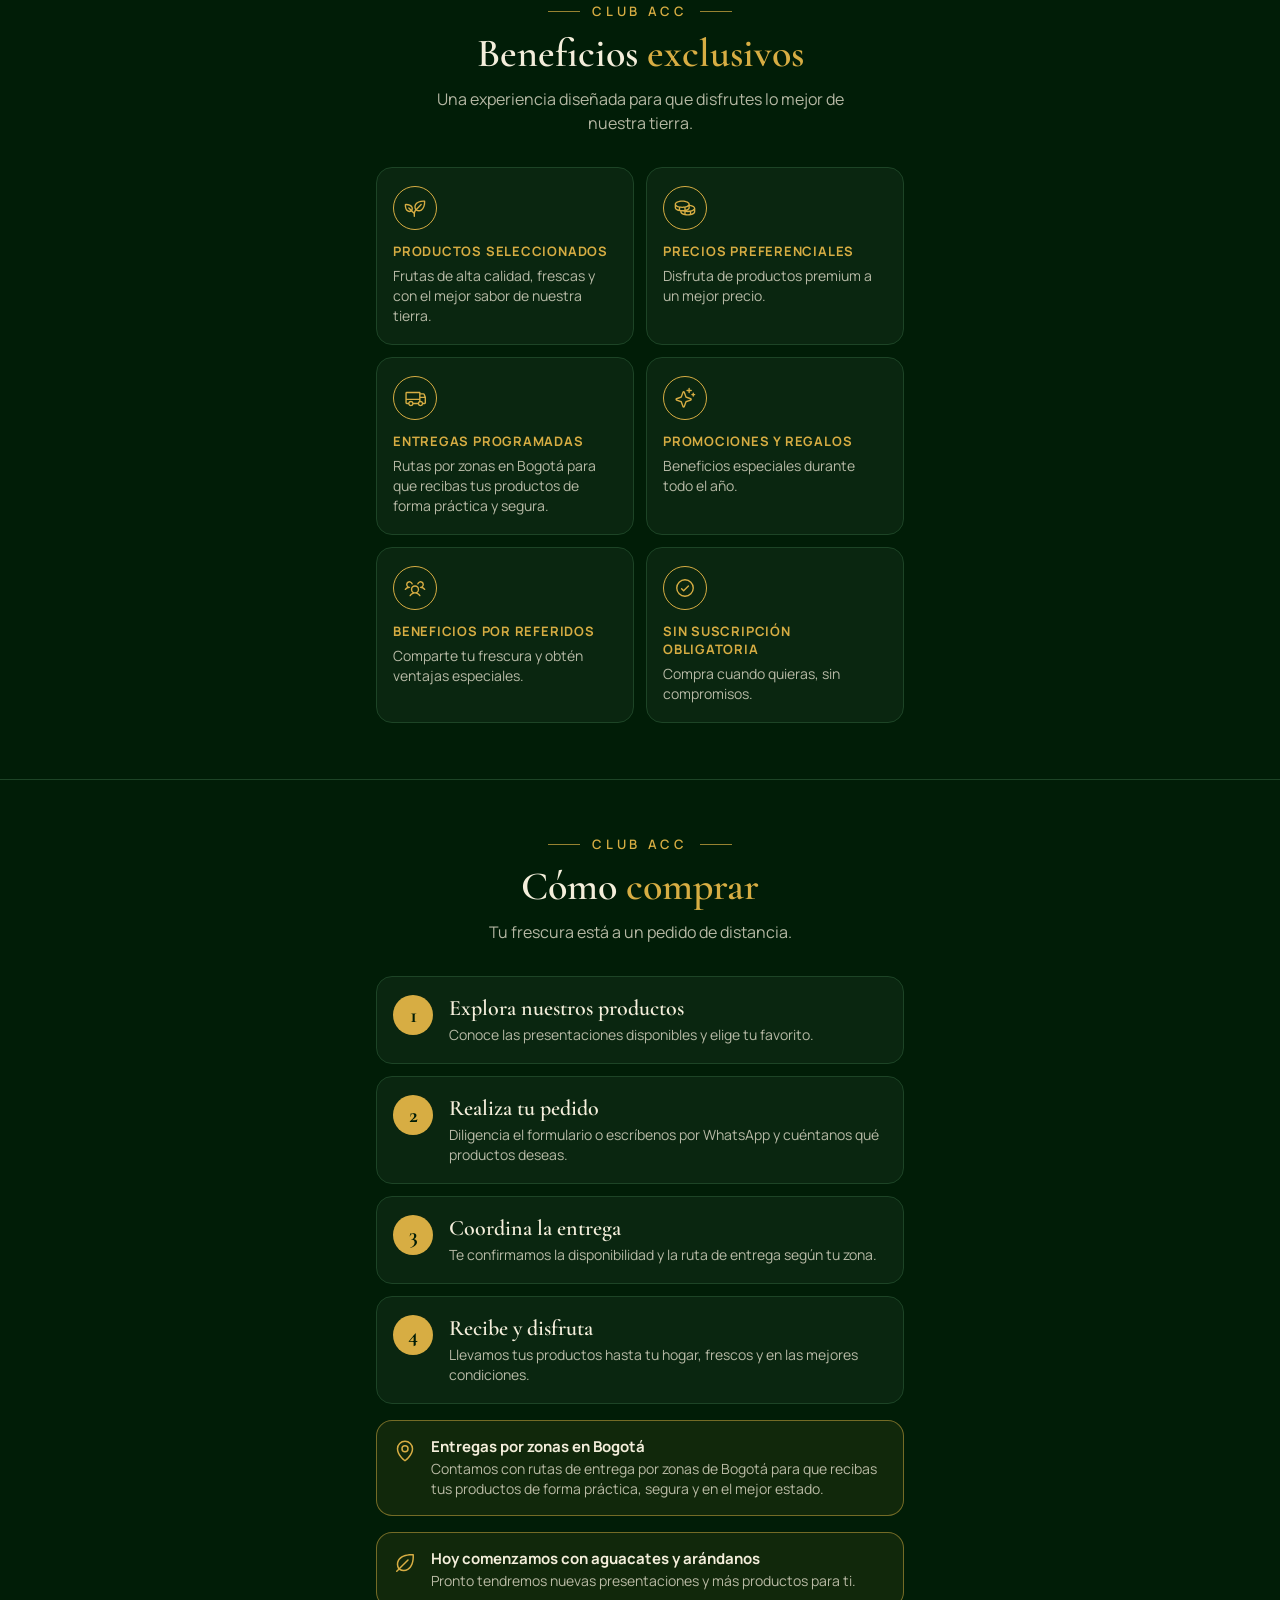
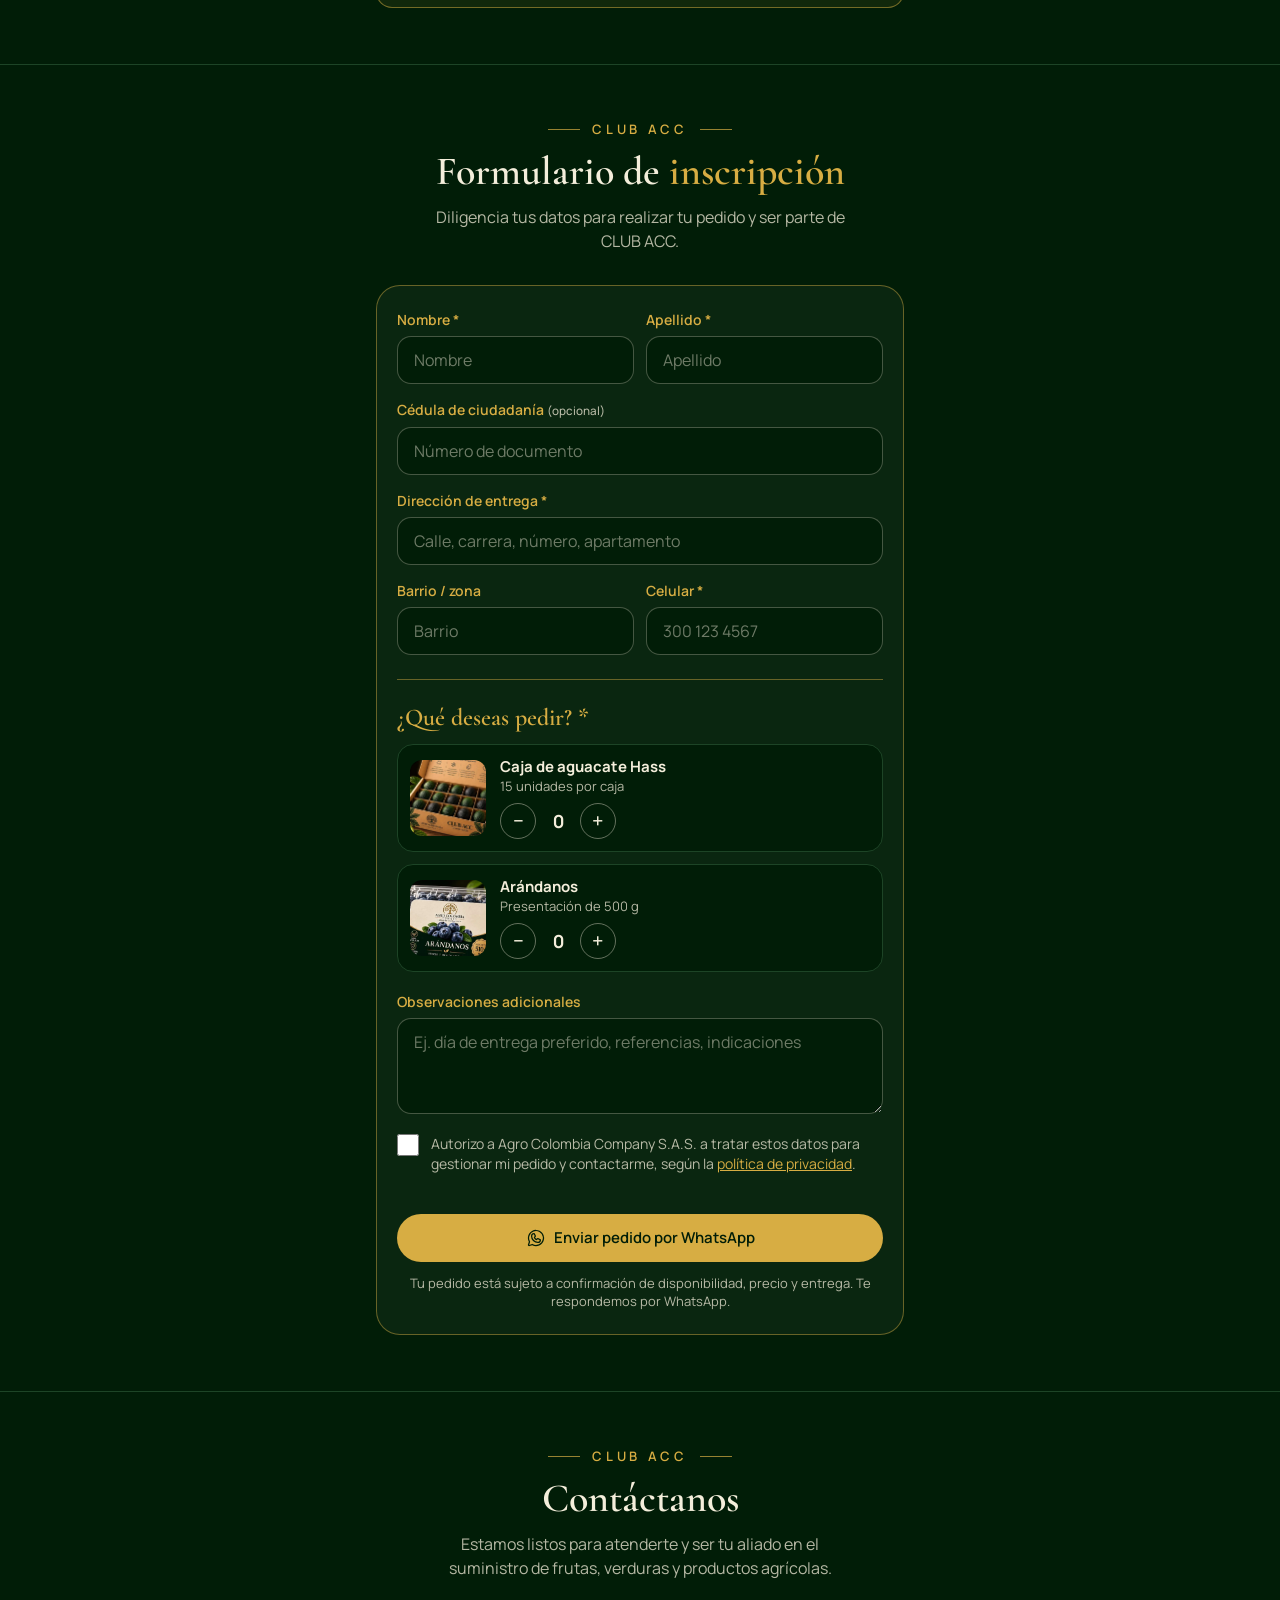
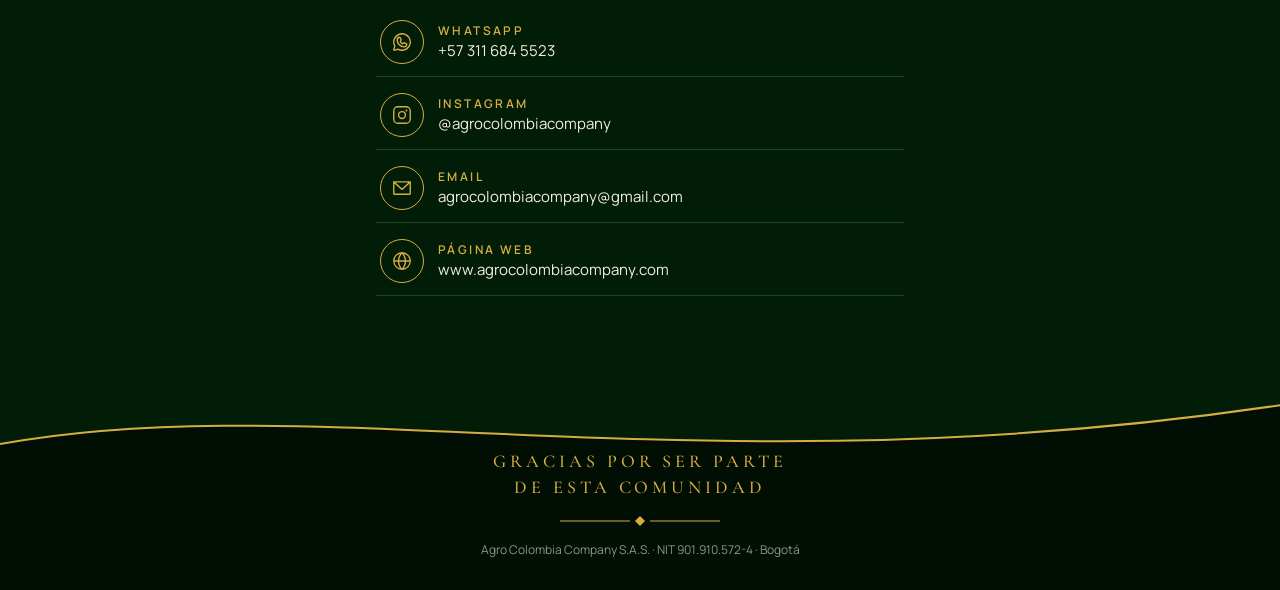
==== commit cec7b8b7: "Completar la página Club ACC con productos, beneficios y formulario de pedido Agrega las secciones d" ====
--- a/club/index.html
+++ b/club/index.html
@@ -4,57 +4,57 @@
   <meta charset="utf-8" />
   <meta name="viewport" content="width=device-width, initial-scale=1, viewport-fit=cover" />
   <title>Club ACC | Agro Colombia Company</title>
-  <meta name="description" content="Bienvenido a la comunidad Club ACC de Agro Colombia Company: pedidos por WhatsApp, cajas de aguacate Hass, recetas y tips." />
+  <meta name="description" content="Club ACC de Agro Colombia Company: cajas de aguacate Hass y arándanos frescos con entregas por zonas en Bogotá. Haz tu pedido por WhatsApp." />
   <!-- Página de destino del código QR: no se enlaza desde el sitio ni se indexa. -->
   <meta name="robots" content="noindex, follow" />
   <meta name="theme-color" content="#011d07" />
   <link rel="icon" type="image/png" href="/assets/imgs/brand/favicon-agrocolombia.png" />
   <link rel="preconnect" href="https://fonts.googleapis.com" />
   <link rel="preconnect" href="https://fonts.gstatic.com" crossorigin />
-  <link href="https://fonts.googleapis.com/css2?family=Cormorant+Garamond:ital,wght@0,500;0,600;1,500&family=Manrope:wght@400;500;600&display=swap" rel="stylesheet" />
+  <link href="https://fonts.googleapis.com/css2?family=Cormorant+Garamond:ital,wght@0,500;0,600;1,500&family=Manrope:wght@400;500;600;700&display=swap" rel="stylesheet" />
   <link rel="stylesheet" href="/assets/css/icons.css" />
   <style>
     :root {
       --forest: #011d07;
       --forest-deep: #000e03;
+      --forest-raised: #0a2610;
+      --forest-line: #1d4426;
       --gold: #d7ad43;
       --gold-hover: #f1d47e;
       --cream: #f4eedb;
+      --cream-muted: rgba(244, 238, 219, .74);
       --card: #f6f1e3;
       --ink: #142719;
       --muted: rgba(20, 39, 25, .72);
+      --danger: #f0a58f;
       --font-display: 'Cormorant Garamond', Georgia, serif;
       --font-sans: 'Manrope', system-ui, -apple-system, 'Segoe UI', sans-serif;
       --ease-out: cubic-bezier(0.23, 1, 0.32, 1);
     }
 
     * { box-sizing: border-box; }
-    html { -webkit-text-size-adjust: 100%; }
+    html { -webkit-text-size-adjust: 100%; scroll-behavior: smooth; }
     body {
       margin: 0;
-      min-height: 100svh;
       background: var(--forest);
       color: var(--cream);
       font-family: var(--font-sans);
       -webkit-font-smoothing: antialiased;
       -webkit-tap-highlight-color: transparent;
     }
-
-    /* Fondo: aguacate partido al pie, follaje oscurecido arriba */
+    img { max-width: 100%; }
+    .wrap { width: 100%; max-width: 560px; margin: 0 auto; padding: 0 16px; }
+
+    /* ---------- Portada con enlaces ---------- */
+    .hero { position: relative; isolation: isolate; }
     .backdrop {
-      position: fixed; inset: 0; z-index: -1;
+      position: absolute; inset: 0; z-index: -1;
       background:
-        linear-gradient(180deg, rgba(1, 29, 7, .94) 0%, rgba(1, 29, 7, .86) 45%, rgba(1, 29, 7, .35) 78%, rgba(1, 29, 7, .55) 100%),
+        linear-gradient(180deg, rgba(1, 29, 7, .94) 0%, rgba(1, 29, 7, .86) 45%, rgba(1, 29, 7, .4) 78%, rgba(1, 29, 7, 1) 100%),
         url('/assets/imgs/club/fondo.webp') center bottom / cover no-repeat,
         var(--forest);
     }
-
-    .club {
-      width: 100%; max-width: 480px; min-height: 100svh;
-      margin: 0 auto;
-      padding: max(32px, env(safe-area-inset-top)) 16px 0;
-      display: flex; flex-direction: column;
-    }
+    .club { max-width: 480px; padding-top: max(32px, env(safe-area-inset-top)); padding-bottom: 56px; }
 
     .club-head { text-align: center; }
     .club-logo { display: block; width: min(240px, 62vw); height: auto; margin: 0 auto; }
@@ -85,7 +85,7 @@
     @media (hover: hover) {
       .club-link:hover { box-shadow: 0 14px 32px rgba(0, 14, 3, .45), 0 0 0 1px var(--gold); }
     }
-    .club-link:focus-visible { outline: 2px solid var(--gold-hover); outline-offset: 3px; }
+    .club-link:focus-visible, .button:focus-visible, .stepper button:focus-visible { outline: 2px solid var(--gold-hover); outline-offset: 3px; }
 
     .club-link-icon {
       flex: none; display: grid; place-items: center;
@@ -98,13 +98,128 @@
     .club-link-text span { display: block; margin-top: 2px; font-size: 14px; line-height: 20px; color: var(--muted); }
     .club-link-caret { flex: none; width: 20px; height: 20px; color: var(--forest); }
 
-    .club-foot {
-      position: relative;
-      width: 100vw;
-      margin: 48px 0 0 calc(50% - 50vw);
-      padding: 72px 16px max(32px, env(safe-area-inset-bottom));
-      text-align: center;
-    }
+    /* ---------- Secciones ---------- */
+    .section { padding: 56px 0; border-top: 1px solid var(--forest-line); }
+    .eyebrow {
+      display: flex; align-items: center; justify-content: center; gap: 12px;
+      margin: 0; font-size: 13px; line-height: 16px; font-weight: 600; letter-spacing: .28em; text-transform: uppercase; color: var(--gold);
+    }
+    .eyebrow::before, .eyebrow::after { content: ''; width: 32px; height: 1px; background: var(--gold); opacity: .7; }
+    .section-title {
+      margin: 12px 0 0; text-align: center;
+      font-family: var(--font-display); font-weight: 600; font-size: 40px; line-height: 44px; color: var(--cream);
+    }
+    .section-title em { font-style: normal; color: var(--gold); }
+    .section-lead { margin: 12px auto 0; max-width: 420px; text-align: center; font-size: 16px; line-height: 24px; color: var(--cream-muted); }
+    .prose p { margin: 16px 0 0; font-size: 16px; line-height: 26px; color: var(--cream-muted); }
+    .prose b { color: var(--gold); font-weight: 600; }
+    .scene { display: block; width: 100%; height: auto; margin-top: 28px; border-radius: 16px; border: 1px solid rgba(215, 173, 67, .35); }
+
+    /* Productos */
+    .products { display: grid; gap: 20px; margin-top: 32px; }
+    .product { overflow: hidden; border-radius: 20px; background: var(--forest-raised); border: 1px solid rgba(215, 173, 67, .35); }
+    .product img { display: block; width: 100%; height: auto; aspect-ratio: 16 / 11; object-fit: cover; }
+    .product-body { padding: 20px; }
+    .product-tag { margin: 0; font-size: 13px; line-height: 16px; font-weight: 600; letter-spacing: .22em; text-transform: uppercase; color: var(--gold); }
+    .product h3 { margin: 6px 0 0; font-family: var(--font-display); font-weight: 600; font-size: 32px; line-height: 36px; }
+    .product p { margin: 8px 0 0; font-size: 15px; line-height: 24px; color: var(--cream-muted); }
+    .features { list-style: none; margin: 16px 0 0; padding: 0; display: flex; flex-wrap: wrap; gap: 8px; }
+    .features li { padding: 6px 12px; border: 1px solid rgba(215, 173, 67, .45); border-radius: 999px; font-size: 13px; line-height: 18px; color: var(--cream); }
+    .product .button { margin-top: 20px; }
+
+    .button {
+      display: inline-flex; align-items: center; justify-content: center; gap: 8px;
+      min-height: 48px; padding: 12px 22px; border: 0; border-radius: 999px;
+      background: var(--gold); color: var(--forest);
+      font: 600 15px/20px var(--font-sans); text-decoration: none; cursor: pointer;
+      transition: transform 160ms var(--ease-out), background-color 160ms var(--ease-out);
+    }
+    .button:active { transform: scale(.97); }
+    @media (hover: hover) { .button:hover { background: var(--gold-hover); } }
+    .button-block { width: 100%; }
+    .button .icon { font-size: 20px; }
+
+    /* Beneficios y pasos */
+    .grid { display: grid; grid-template-columns: 1fr 1fr; gap: 12px; margin-top: 32px; }
+    .tile { padding: 18px 16px; border-radius: 16px; background: var(--forest-raised); border: 1px solid var(--forest-line); }
+    .tile-icon { display: grid; place-items: center; width: 44px; height: 44px; border-radius: 50%; border: 1px solid var(--gold); color: var(--gold); font-size: 22px; }
+    .tile-icon svg { width: 22px; height: 22px; }
+    .tile h3 { margin: 12px 0 0; font-size: 13px; line-height: 18px; font-weight: 700; letter-spacing: .06em; text-transform: uppercase; color: var(--gold); }
+    .tile p { margin: 6px 0 0; font-size: 14px; line-height: 20px; color: var(--cream-muted); }
+
+    .steps { list-style: none; margin: 32px 0 0; padding: 0; display: grid; gap: 12px; counter-reset: step; }
+    .steps li { display: flex; gap: 16px; padding: 18px 16px; border-radius: 16px; background: var(--forest-raised); border: 1px solid var(--forest-line); }
+    .steps li::before {
+      counter-increment: step; content: counter(step);
+      flex: none; display: grid; place-items: center; width: 40px; height: 40px; border-radius: 50%;
+      background: var(--gold); color: var(--forest); font: 700 22px/1 var(--font-display);
+    }
+    .steps h3 { margin: 0; font-family: var(--font-display); font-weight: 600; font-size: 22px; line-height: 26px; }
+    .steps p { margin: 4px 0 0; font-size: 14px; line-height: 20px; color: var(--cream-muted); }
+    .note {
+      display: flex; gap: 14px; align-items: flex-start; margin-top: 16px; padding: 16px;
+      border-radius: 16px; border: 1px solid rgba(215, 173, 67, .5); background: rgba(215, 173, 67, .08);
+    }
+    .note .icon { flex: none; font-size: 24px; color: var(--gold); margin-top: 2px; }
+    .note p { margin: 0; font-size: 14px; line-height: 20px; color: var(--cream-muted); }
+    .note b { display: block; color: var(--cream); font-size: 15px; margin-bottom: 2px; }
+
+    /* Formulario */
+    .form { margin-top: 32px; padding: 24px 20px; border-radius: 24px; background: var(--forest-raised); border: 1px solid rgba(215, 173, 67, .45); }
+    .field-row { display: grid; grid-template-columns: 1fr 1fr; gap: 12px; }
+    .field { display: grid; gap: 6px; margin-top: 16px; min-width: 0; }
+    .field:first-child { margin-top: 0; }
+    .field-row .field { margin-top: 16px; }
+    .field-row:first-child .field { margin-top: 0; }
+    .field label, .legend { font-size: 14px; line-height: 20px; font-weight: 600; color: var(--gold); }
+    .field label small { font-weight: 500; color: var(--cream-muted); }
+    .field input, .field textarea {
+      width: 100%; min-height: 48px; padding: 12px 16px;
+      border: 1px solid rgba(244, 238, 219, .28); border-radius: 14px;
+      background: var(--forest); color: var(--cream);
+      font: 400 16px/22px var(--font-sans);
+      transition: border-color 160ms var(--ease-out);
+    }
+    .field textarea { min-height: 96px; resize: vertical; }
+    .field input::placeholder, .field textarea::placeholder { color: rgba(244, 238, 219, .45); }
+    .field input:focus, .field textarea:focus { outline: none; border-color: var(--gold); }
+    .field input:user-invalid { border-color: var(--danger); }
+
+    .divider { height: 1px; margin: 24px 0; background: rgba(215, 173, 67, .45); border: 0; }
+    .legend { display: block; font-family: var(--font-display); font-size: 24px; line-height: 28px; font-weight: 600; }
+    .order { display: grid; gap: 12px; margin-top: 12px; }
+    .order-item { display: flex; align-items: center; gap: 14px; padding: 12px; border-radius: 16px; background: var(--forest); border: 1px solid var(--forest-line); transition: border-color 160ms var(--ease-out); }
+    .order-item.is-on { border-color: var(--gold); }
+    .order-item img { flex: none; width: 76px; height: 76px; border-radius: 12px; object-fit: cover; }
+    .order-info { flex: 1; min-width: 0; }
+    .order-info b { display: block; font-size: 15px; line-height: 20px; }
+    .order-info span { display: block; font-size: 13px; line-height: 18px; color: var(--cream-muted); }
+    .stepper { display: flex; align-items: center; gap: 6px; margin-top: 8px; }
+    .stepper button {
+      display: grid; place-items: center; width: 36px; height: 36px; padding: 0;
+      border: 1px solid rgba(244, 238, 219, .4); border-radius: 50%;
+      background: transparent; color: var(--cream); font: 500 20px/1 var(--font-sans); cursor: pointer;
+      touch-action: manipulation;
+    }
+    .stepper button:active { transform: scale(.92); }
+    .stepper output { min-width: 32px; text-align: center; font-size: 18px; font-weight: 700; font-variant-numeric: tabular-nums; }
+
+    .consent { display: flex; gap: 12px; align-items: flex-start; margin-top: 20px; font-size: 14px; line-height: 20px; color: var(--cream-muted); cursor: pointer; }
+    .consent input { flex: none; width: 22px; height: 22px; margin: 0; accent-color: var(--gold); }
+    .consent a { color: var(--gold); }
+    .form-error { min-height: 20px; margin: 12px 0 0; font-size: 14px; line-height: 20px; color: var(--danger); }
+    .form-foot { margin: 12px 0 0; text-align: center; font-size: 13px; line-height: 18px; color: var(--cream-muted); }
+    .form .button { margin-top: 8px; }
+
+    /* Contacto y cierre */
+    .contact { list-style: none; margin: 28px 0 0; padding: 0; display: grid; gap: 4px; }
+    .contact a { display: flex; align-items: center; gap: 14px; padding: 12px 4px; border-bottom: 1px solid var(--forest-line); color: var(--cream); text-decoration: none; overflow-wrap: anywhere; }
+    .contact-icon { flex: none; display: grid; place-items: center; width: 44px; height: 44px; border-radius: 50%; border: 1px solid var(--gold); color: var(--gold); font-size: 22px; }
+    .contact-icon i { font-size: 22px; }
+    .contact small { display: block; font-size: 12px; line-height: 16px; font-weight: 600; letter-spacing: .2em; text-transform: uppercase; color: var(--gold); }
+    .contact span span { font-size: 15px; line-height: 22px; }
+
+    .club-foot { position: relative; margin-top: 24px; padding: 72px 16px max(32px, env(safe-area-inset-bottom)); text-align: center; }
     .club-wave { position: absolute; inset: 0 0 auto; width: 100%; height: 100%; }
     .club-foot p {
       position: relative; margin: 0;
@@ -140,73 +255,292 @@
     }
     .tips-cta { display: inline-flex; align-items: center; gap: 8px; margin-top: 24px; color: var(--forest); font-weight: 600; }
 
+    @media (max-width: 360px) {
+      .grid, .field-row { grid-template-columns: 1fr; }
+    }
     @media (prefers-reduced-motion: reduce) {
-      .club-link, .tips[open] { transition: none; animation: none; }
+      html { scroll-behavior: auto; }
+      .club-link, .button, .tips[open] { transition: none; animation: none; }
     }
   </style>
 </head>
 <body>
-  <div class="backdrop" aria-hidden="true"></div>
-
-  <main class="club">
-    <header class="club-head">
-      <img class="club-logo" src="/assets/imgs/club/logo.webp" alt="Agro Colombia Company" width="640" height="520" />
-      <p class="club-tagline">Cultivando oportunidades</p>
-      <p class="club-welcome">Bienvenido a nuestra comunidad</p>
-      <h1 class="club-title">CLUB ACC</h1>
-    </header>
-
-    <ul class="club-links">
-      <li>
-        <a class="club-link" href="https://wa.me/573116845523?text=Hola%2C%20vengo%20del%20Club%20ACC%20y%20quiero%20hacer%20un%20pedido." target="_blank" rel="noopener">
-          <span class="club-link-icon"><i class="icon icon-whatsapp-logo" aria-hidden="true"></i></span>
-          <span class="club-link-text"><b>WhatsApp</b><span>Haz tu pedido o escríbenos</span></span>
-          <svg class="club-link-caret" viewBox="0 0 24 24" fill="none" stroke="currentColor" stroke-width="2" stroke-linecap="round" stroke-linejoin="round" aria-hidden="true"><path d="m9 5 7 7-7 7" /></svg>
-        </a>
-      </li>
-      <li>
-        <a class="club-link" href="https://www.instagram.com/agrocolombiacompany/" target="_blank" rel="noopener">
-          <span class="club-link-icon"><i class="icon icon-instagram-logo" aria-hidden="true"></i></span>
-          <span class="club-link-text"><b>Instagram</b><span>Conoce nuestra comunidad</span></span>
-          <svg class="club-link-caret" viewBox="0 0 24 24" fill="none" stroke="currentColor" stroke-width="2" stroke-linecap="round" stroke-linejoin="round" aria-hidden="true"><path d="m9 5 7 7-7 7" /></svg>
-        </a>
-      </li>
-      <li>
-        <a class="club-link" href="/">
-          <span class="club-link-icon"><i class="icon icon-globe-simple" aria-hidden="true"></i></span>
-          <span class="club-link-text"><b>Página web</b><span>Conoce Agro Colombia Company</span></span>
-          <svg class="club-link-caret" viewBox="0 0 24 24" fill="none" stroke="currentColor" stroke-width="2" stroke-linecap="round" stroke-linejoin="round" aria-hidden="true"><path d="m9 5 7 7-7 7" /></svg>
-        </a>
-      </li>
-      <li>
-        <a class="club-link" href="https://wa.me/573116845523?text=Hola%2C%20quiero%20conocer%20las%20cajas%20de%20aguacate%20del%20Club%20ACC." target="_blank" rel="noopener">
-          <span class="club-link-icon"><svg viewBox="0 0 24 24" fill="none" stroke="currentColor" stroke-width="1.6" stroke-linecap="round" stroke-linejoin="round" aria-hidden="true"><path d="M5 8h14l-1 12H6L5 8Z" /><path d="M9 10V7a3 3 0 0 1 6 0v3" /></svg></span>
-          <span class="club-link-text"><b>CLUB ACC</b><span>Descubre nuestras cajas de aguacate</span></span>
-          <svg class="club-link-caret" viewBox="0 0 24 24" fill="none" stroke="currentColor" stroke-width="2" stroke-linecap="round" stroke-linejoin="round" aria-hidden="true"><path d="m9 5 7 7-7 7" /></svg>
-        </a>
-      </li>
-      <li>
-        <button class="club-link" type="button" data-open-tips aria-haspopup="dialog">
-          <span class="club-link-icon"><svg viewBox="0 0 24 24" fill="none" stroke="currentColor" stroke-width="1.6" stroke-linecap="round" stroke-linejoin="round" aria-hidden="true"><path d="M12 7c-2-1.5-5-2-8-2v13c3 0 6 .5 8 2 2-1.5 5-2 8-2V5c-3 0-6 .5-8 2Z" /><path d="M12 7v13" /><path d="M7 9.5h2.5M7 12.5h2.5M14.5 9.5H17M14.5 12.5H17" /></svg></span>
-          <span class="club-link-text"><b>Recetas y tips</b><span>Disfruta al máximo tus aguacates</span></span>
-          <svg class="club-link-caret" viewBox="0 0 24 24" fill="none" stroke="currentColor" stroke-width="2" stroke-linecap="round" stroke-linejoin="round" aria-hidden="true"><path d="m9 5 7 7-7 7" /></svg>
-        </button>
-      </li>
-    </ul>
-
-    <footer class="club-foot">
-      <svg class="club-wave" viewBox="0 0 480 220" preserveAspectRatio="none" aria-hidden="true">
-        <path d="M0 70 C 120 10, 260 120, 480 30 V220 H0 Z" fill="#011d07" />
-        <path d="M0 70 C 120 10, 260 120, 480 30" fill="none" stroke="#d7ad43" stroke-width="2" vector-effect="non-scaling-stroke" />
-      </svg>
-      <p>Gracias por ser parte<br />de esta comunidad</p>
-      <svg class="club-ornament" viewBox="0 0 160 10" aria-hidden="true">
-        <path d="M0 5h70M90 5h70" stroke="#d7ad43" stroke-width="1" />
-        <path d="M80 0l5 5-5 5-5-5z" fill="#d7ad43" />
-      </svg>
-      <small>Agro Colombia Company S.A.S. · NIT 901.910.572-4 · Bogotá</small>
-    </footer>
+  <header class="hero">
+    <div class="backdrop" aria-hidden="true"></div>
+    <div class="wrap club">
+      <div class="club-head">
+        <img class="club-logo" src="/assets/imgs/club/logo.webp" alt="Agro Colombia Company" width="640" height="520" />
+        <p class="club-tagline">Cultivando oportunidades</p>
+        <p class="club-welcome">Bienvenido a nuestra comunidad</p>
+        <h1 class="club-title">CLUB ACC</h1>
+      </div>
+
+      <ul class="club-links">
+        <li>
+          <a class="club-link" href="https://wa.me/573116845523?text=Hola%2C%20vengo%20del%20Club%20ACC%20y%20quiero%20hacer%20un%20pedido." target="_blank" rel="noopener">
+            <span class="club-link-icon"><i class="icon icon-whatsapp-logo" aria-hidden="true"></i></span>
+            <span class="club-link-text"><b>WhatsApp</b><span>Haz tu pedido o escríbenos</span></span>
+            <svg class="club-link-caret" viewBox="0 0 24 24" fill="none" stroke="currentColor" stroke-width="2" stroke-linecap="round" stroke-linejoin="round" aria-hidden="true"><path d="m9 5 7 7-7 7" /></svg>
+          </a>
+        </li>
+        <li>
+          <a class="club-link" href="https://www.instagram.com/agrocolombiacompany/" target="_blank" rel="noopener">
+            <span class="club-link-icon"><i class="icon icon-instagram-logo" aria-hidden="true"></i></span>
+            <span class="club-link-text"><b>Instagram</b><span>Conoce nuestra comunidad</span></span>
+            <svg class="club-link-caret" viewBox="0 0 24 24" fill="none" stroke="currentColor" stroke-width="2" stroke-linecap="round" stroke-linejoin="round" aria-hidden="true"><path d="m9 5 7 7-7 7" /></svg>
+          </a>
+        </li>
+        <li>
+          <a class="club-link" href="/">
+            <span class="club-link-icon"><i class="icon icon-globe-simple" aria-hidden="true"></i></span>
+            <span class="club-link-text"><b>Página web</b><span>Conoce Agro Colombia Company</span></span>
+            <svg class="club-link-caret" viewBox="0 0 24 24" fill="none" stroke="currentColor" stroke-width="2" stroke-linecap="round" stroke-linejoin="round" aria-hidden="true"><path d="m9 5 7 7-7 7" /></svg>
+          </a>
+        </li>
+        <li>
+          <a class="club-link" href="#productos">
+            <span class="club-link-icon"><svg viewBox="0 0 24 24" fill="none" stroke="currentColor" stroke-width="1.6" stroke-linecap="round" stroke-linejoin="round" aria-hidden="true"><path d="M5 8h14l-1 12H6L5 8Z" /><path d="M9 10V7a3 3 0 0 1 6 0v3" /></svg></span>
+            <span class="club-link-text"><b>CLUB ACC</b><span>Descubre nuestras cajas de aguacate</span></span>
+            <svg class="club-link-caret" viewBox="0 0 24 24" fill="none" stroke="currentColor" stroke-width="2" stroke-linecap="round" stroke-linejoin="round" aria-hidden="true"><path d="m9 5 7 7-7 7" /></svg>
+          </a>
+        </li>
+        <li>
+          <button class="club-link" type="button" data-open-tips aria-haspopup="dialog">
+            <span class="club-link-icon"><svg viewBox="0 0 24 24" fill="none" stroke="currentColor" stroke-width="1.6" stroke-linecap="round" stroke-linejoin="round" aria-hidden="true"><path d="M12 7c-2-1.5-5-2-8-2v13c3 0 6 .5 8 2 2-1.5 5-2 8-2V5c-3 0-6 .5-8 2Z" /><path d="M12 7v13" /><path d="M7 9.5h2.5M7 12.5h2.5M14.5 9.5H17M14.5 12.5H17" /></svg></span>
+            <span class="club-link-text"><b>Recetas y tips</b><span>Disfruta al máximo tus aguacates</span></span>
+            <svg class="club-link-caret" viewBox="0 0 24 24" fill="none" stroke="currentColor" stroke-width="2" stroke-linecap="round" stroke-linejoin="round" aria-hidden="true"><path d="m9 5 7 7-7 7" /></svg>
+          </button>
+        </li>
+      </ul>
+    </div>
+  </header>
+
+  <main>
+    <section class="section" id="club" aria-labelledby="club-title">
+      <div class="wrap">
+        <p class="eyebrow">Club ACC</p>
+        <h2 class="section-title" id="club-title">Mucho más que <em>productos frescos</em></h2>
+        <div class="prose">
+          <p>En <b>Agro Colombia Company</b> creemos que lo mejor de nuestra tierra merece llegar hasta tu hogar.</p>
+          <p>Por eso nace <b>CLUB ACC</b>, una iniciativa creada para acercarte productos agrícolas seleccionados, con calidad, frescura y una experiencia de compra práctica y especial.</p>
+        </div>
+        <img class="scene" src="/assets/imgs/club/escena.webp" alt="Caja Club ACC, aguacates Hass y arándanos frescos" width="970" height="310" loading="lazy" />
+      </div>
+    </section>
+
+    <section class="section" id="productos" aria-labelledby="productos-title">
+      <div class="wrap">
+        <p class="eyebrow">Nuestros productos</p>
+        <h2 class="section-title" id="productos-title">Productos <em>disponibles</em></h2>
+        <p class="section-lead">Del campo a tu hogar, una selección de frescura, calidad y sabor.</p>
+
+        <div class="products">
+          <article class="product">
+            <img src="/assets/imgs/club/caja.webp" alt="Caja Club ACC con 15 aguacates Hass" width="724" height="610" loading="lazy" />
+            <div class="product-body">
+              <p class="product-tag">Caja de 15 unidades</p>
+              <h3>Aguacate Hass</h3>
+              <p>Aguacates Hass seleccionados uno a uno, con el tamaño y la calidad ideal para que disfrutes en tus desayunos, almuerzos y recetas favoritas.</p>
+              <ul class="features">
+                <li>Separadores internos</li>
+                <li>Agarres laterales</li>
+                <li>Ventilación</li>
+              </ul>
+              <a class="button" href="#pedido" data-pick="aguacate">Pedir caja <i class="icon icon-arrow-right" aria-hidden="true"></i></a>
+            </div>
+          </article>
+
+          <article class="product">
+            <img src="/assets/imgs/club/arandanos.webp" alt="Arándanos frescos Agro Colombia Company en presentación de 500 g" width="680" height="440" loading="lazy" />
+            <div class="product-body">
+              <p class="product-tag">Presentación de 500 g</p>
+              <h3>Arándanos</h3>
+              <p>Pequeños frutos, grandes momentos. Arándanos frescos, seleccionados cuidadosamente para garantizar su calidad y sabor excepcional.</p>
+              <ul class="features">
+                <li>Desayunos nutritivos</li>
+                <li>Batidos y smoothies</li>
+                <li>Recetas deliciosas</li>
+                <li>Para disfrutar solos</li>
+              </ul>
+              <a class="button" href="#pedido" data-pick="arandanos">Pedir arándanos <i class="icon icon-arrow-right" aria-hidden="true"></i></a>
+            </div>
+          </article>
+        </div>
+      </div>
+    </section>
+
+    <section class="section" id="beneficios" aria-labelledby="beneficios-title">
+      <div class="wrap">
+        <p class="eyebrow">Club ACC</p>
+        <h2 class="section-title" id="beneficios-title">Beneficios <em>exclusivos</em></h2>
+        <p class="section-lead">Una experiencia diseñada para que disfrutes lo mejor de nuestra tierra.</p>
+        <div class="grid">
+          <div class="tile">
+            <span class="tile-icon"><i class="icon icon-plant" aria-hidden="true"></i></span>
+            <h3>Productos seleccionados</h3>
+            <p>Frutas de alta calidad, frescas y con el mejor sabor de nuestra tierra.</p>
+          </div>
+          <div class="tile">
+            <span class="tile-icon"><i class="icon icon-coins" aria-hidden="true"></i></span>
+            <h3>Precios preferenciales</h3>
+            <p>Disfruta de productos premium a un mejor precio.</p>
+          </div>
+          <div class="tile">
+            <span class="tile-icon"><i class="icon icon-truck" aria-hidden="true"></i></span>
+            <h3>Entregas programadas</h3>
+            <p>Rutas por zonas en Bogotá para que recibas tus productos de forma práctica y segura.</p>
+          </div>
+          <div class="tile">
+            <span class="tile-icon"><i class="icon icon-sparkle" aria-hidden="true"></i></span>
+            <h3>Promociones y regalos</h3>
+            <p>Beneficios especiales durante todo el año.</p>
+          </div>
+          <div class="tile">
+            <span class="tile-icon"><i class="icon icon-users-three" aria-hidden="true"></i></span>
+            <h3>Beneficios por referidos</h3>
+            <p>Comparte tu frescura y obtén ventajas especiales.</p>
+          </div>
+          <div class="tile">
+            <span class="tile-icon"><i class="icon icon-check-circle" aria-hidden="true"></i></span>
+            <h3>Sin suscripción obligatoria</h3>
+            <p>Compra cuando quieras, sin compromisos.</p>
+          </div>
+        </div>
+      </div>
+    </section>
+
+    <section class="section" id="como-comprar" aria-labelledby="comprar-title">
+      <div class="wrap">
+        <p class="eyebrow">Club ACC</p>
+        <h2 class="section-title" id="comprar-title">Cómo <em>comprar</em></h2>
+        <p class="section-lead">Tu frescura está a un pedido de distancia.</p>
+        <ol class="steps">
+          <li><div><h3>Explora nuestros productos</h3><p>Conoce las presentaciones disponibles y elige tu favorito.</p></div></li>
+          <li><div><h3>Realiza tu pedido</h3><p>Diligencia el formulario o escríbenos por WhatsApp y cuéntanos qué productos deseas.</p></div></li>
+          <li><div><h3>Coordina la entrega</h3><p>Te confirmamos la disponibilidad y la ruta de entrega según tu zona.</p></div></li>
+          <li><div><h3>Recibe y disfruta</h3><p>Llevamos tus productos hasta tu hogar, frescos y en las mejores condiciones.</p></div></li>
+        </ol>
+        <div class="note">
+          <i class="icon icon-map-pin" aria-hidden="true"></i>
+          <p><b>Entregas por zonas en Bogotá</b>Contamos con rutas de entrega por zonas de Bogotá para que recibas tus productos de forma práctica, segura y en el mejor estado.</p>
+        </div>
+        <div class="note">
+          <i class="icon icon-leaf" aria-hidden="true"></i>
+          <p><b>Hoy comenzamos con aguacates y arándanos</b>Pronto tendremos nuevas presentaciones y más productos para ti.</p>
+        </div>
+      </div>
+    </section>
+
+    <section class="section" id="pedido" aria-labelledby="pedido-title">
+      <div class="wrap">
+        <p class="eyebrow">Club ACC</p>
+        <h2 class="section-title" id="pedido-title">Formulario de <em>inscripción</em></h2>
+        <p class="section-lead">Diligencia tus datos para realizar tu pedido y ser parte de CLUB ACC.</p>
+
+        <form class="form" id="order-form" novalidate>
+          <div class="field-row">
+            <div class="field">
+              <label for="f-nombre">Nombre *</label>
+              <input id="f-nombre" name="nombre" autocomplete="given-name" placeholder="Nombre" required />
+            </div>
+            <div class="field">
+              <label for="f-apellido">Apellido *</label>
+              <input id="f-apellido" name="apellido" autocomplete="family-name" placeholder="Apellido" required />
+            </div>
+          </div>
+          <div class="field">
+            <label for="f-cedula">Cédula de ciudadanía <small>(opcional)</small></label>
+            <input id="f-cedula" name="cedula" inputmode="numeric" placeholder="Número de documento" />
+          </div>
+          <div class="field">
+            <label for="f-direccion">Dirección de entrega *</label>
+            <input id="f-direccion" name="direccion" autocomplete="street-address" placeholder="Calle, carrera, número, apartamento" required />
+          </div>
+          <div class="field-row">
+            <div class="field">
+              <label for="f-barrio">Barrio / zona</label>
+              <input id="f-barrio" name="barrio" placeholder="Barrio" />
+            </div>
+            <div class="field">
+              <label for="f-celular">Celular *</label>
+              <input id="f-celular" name="celular" type="tel" inputmode="tel" autocomplete="tel" placeholder="300 123 4567" pattern="[0-9 +\(\)\-]{7,}" required />
+            </div>
+          </div>
+
+          <hr class="divider" />
+
+          <span class="legend" id="order-legend">¿Qué deseas pedir? *</span>
+          <div class="order" role="group" aria-labelledby="order-legend">
+            <div class="order-item" data-product="aguacate" data-label="Caja de aguacate Hass (15 unidades)">
+              <img src="/assets/imgs/club/caja.webp" alt="" width="76" height="76" loading="lazy" />
+              <div class="order-info">
+                <b>Caja de aguacate Hass</b>
+                <span>15 unidades por caja</span>
+                <div class="stepper">
+                  <button type="button" data-step="-1" aria-label="Quitar una caja de aguacate">−</button>
+                  <output aria-live="polite">0</output>
+                  <button type="button" data-step="1" aria-label="Agregar una caja de aguacate">+</button>
+                </div>
+              </div>
+            </div>
+            <div class="order-item" data-product="arandanos" data-label="Arándanos (500 g)">
+              <img src="/assets/imgs/club/arandanos.webp" alt="" width="76" height="76" loading="lazy" />
+              <div class="order-info">
+                <b>Arándanos</b>
+                <span>Presentación de 500 g</span>
+                <div class="stepper">
+                  <button type="button" data-step="-1" aria-label="Quitar un paquete de arándanos">−</button>
+                  <output aria-live="polite">0</output>
+                  <button type="button" data-step="1" aria-label="Agregar un paquete de arándanos">+</button>
+                </div>
+              </div>
+            </div>
+          </div>
+
+          <div class="field" style="margin-top: 20px">
+            <label for="f-obs">Observaciones adicionales</label>
+            <textarea id="f-obs" name="observaciones" placeholder="Ej. día de entrega preferido, referencias, indicaciones"></textarea>
+          </div>
+
+          <label class="consent">
+            <input type="checkbox" name="autorizo" required />
+            <span>Autorizo a Agro Colombia Company S.A.S. a tratar estos datos para gestionar mi pedido y contactarme, según la <a href="/privacidad.html" target="_blank" rel="noopener">política de privacidad</a>.</span>
+          </label>
+
+          <p class="form-error" role="alert" aria-live="assertive"></p>
+          <button class="button button-block" type="submit"><i class="icon icon-whatsapp-logo" aria-hidden="true"></i> Enviar pedido por WhatsApp</button>
+          <p class="form-foot">Tu pedido está sujeto a confirmación de disponibilidad, precio y entrega. Te respondemos por WhatsApp.</p>
+        </form>
+      </div>
+    </section>
+
+    <section class="section" id="contacto" aria-labelledby="contacto-title">
+      <div class="wrap">
+        <p class="eyebrow">Club ACC</p>
+        <h2 class="section-title" id="contacto-title">Contáctanos</h2>
+        <p class="section-lead">Estamos listos para atenderte y ser tu aliado en el suministro de frutas, verduras y productos agrícolas.</p>
+        <ul class="contact">
+          <li><a href="https://wa.me/573116845523" target="_blank" rel="noopener"><span class="contact-icon"><i class="icon icon-whatsapp-logo" aria-hidden="true"></i></span><span><small>WhatsApp</small><span>+57 311 684 5523</span></span></a></li>
+          <li><a href="https://www.instagram.com/agrocolombiacompany/" target="_blank" rel="noopener"><span class="contact-icon"><i class="icon icon-instagram-logo" aria-hidden="true"></i></span><span><small>Instagram</small><span>@agrocolombiacompany</span></span></a></li>
+          <li><a href="mailto:agrocolombiacompany@gmail.com"><span class="contact-icon"><i class="icon icon-envelope-simple" aria-hidden="true"></i></span><span><small>Email</small><span>agrocolombiacompany@gmail.com</span></span></a></li>
+          <li><a href="/"><span class="contact-icon"><i class="icon icon-globe-simple" aria-hidden="true"></i></span><span><small>Página web</small><span>www.agrocolombiacompany.com</span></span></a></li>
+        </ul>
+      </div>
+    </section>
   </main>
+
+  <footer class="club-foot">
+    <svg class="club-wave" viewBox="0 0 480 220" preserveAspectRatio="none" aria-hidden="true">
+      <path d="M0 70 C 120 10, 260 120, 480 30 V220 H0 Z" fill="#000e03" />
+      <path d="M0 70 C 120 10, 260 120, 480 30" fill="none" stroke="#d7ad43" stroke-width="2" vector-effect="non-scaling-stroke" />
+    </svg>
+    <p>Gracias por ser parte<br />de esta comunidad</p>
+    <svg class="club-ornament" viewBox="0 0 160 10" aria-hidden="true">
+      <path d="M0 5h70M90 5h70" stroke="#d7ad43" stroke-width="1" />
+      <path d="M80 0l5 5-5 5-5-5z" fill="#d7ad43" />
+    </svg>
+    <small>Agro Colombia Company S.A.S. · NIT 901.910.572-4 · Bogotá</small>
+  </footer>
 
   <dialog class="tips" aria-labelledby="tips-title">
     <div class="tips-inner">
@@ -224,10 +558,16 @@
 
       <h3>Maduración y conservación</h3>
       <ul>
-        <li>Déjalo madurar a temperatura ambiente, fuera del refrigerador.</li>
-        <li>Para acelerar, guárdalo en una bolsa de papel junto a un banano o una manzana.</li>
-        <li>Una vez maduro, refrigéralo y consúmelo en los siguientes días.</li>
+        <li>Conserva tus aguacates en la caja, a temperatura ambiente y en un lugar oscuro.</li>
+        <li>Para acelerar, guárdalos en una bolsa de papel junto a un banano o una manzana.</li>
+        <li>Cuando estén maduros, refrigéralos para prolongar su frescura.</li>
         <li>Si te sobra una mitad, déjale la semilla, úntale limón y cúbrela con film.</li>
+      </ul>
+
+      <h3>Arándanos</h3>
+      <ul>
+        <li>Guárdalos refrigerados y sin lavar; lávalos justo antes de comerlos.</li>
+        <li>Perfectos en el desayuno con yogur y granola, en batidos o solos.</li>
       </ul>
 
       <h3>Guacamole clásico</h3>
@@ -249,6 +589,64 @@
     document.querySelector('[data-open-tips]').addEventListener('click', () => tips.showModal());
     document.querySelector('[data-close-tips]').addEventListener('click', () => tips.close());
     tips.addEventListener('click', (e) => { if (e.target === tips) tips.close(); });
+
+    // Pedido: cantidades por producto
+    const form = document.getElementById('order-form');
+    const errorBox = form.querySelector('.form-error');
+    const items = [...form.querySelectorAll('.order-item')];
+    const setQty = (item, qty) => {
+      const value = Math.max(0, Math.min(99, qty));
+      item.querySelector('output').textContent = value;
+      item.classList.toggle('is-on', value > 0);
+    };
+    const qtyOf = (item) => Number(item.querySelector('output').textContent);
+
+    items.forEach((item) => {
+      item.querySelectorAll('[data-step]').forEach((btn) => {
+        btn.addEventListener('click', () => {
+          setQty(item, qtyOf(item) + Number(btn.dataset.step));
+          errorBox.textContent = '';
+        });
+      });
+    });
+
+    // "Pedir" desde la tarjeta del producto: deja al menos una unidad marcada
+    document.querySelectorAll('[data-pick]').forEach((link) => {
+      link.addEventListener('click', () => {
+        const item = form.querySelector(`[data-product="${link.dataset.pick}"]`);
+        if (qtyOf(item) === 0) setQty(item, 1);
+      });
+    });
+
+    form.addEventListener('submit', (e) => {
+      e.preventDefault();
+      errorBox.textContent = '';
+
+      const firstInvalid = [...form.querySelectorAll('input[required]')].find((el) => !el.checkValidity());
+      if (firstInvalid) {
+        errorBox.textContent = firstInvalid.type === 'checkbox'
+          ? 'Debes autorizar el tratamiento de datos para enviar el pedido.'
+          : 'Completa los campos obligatorios marcados con *.';
+        firstInvalid.focus();
+        return;
+      }
+      const chosen = items.filter((item) => qtyOf(item) > 0);
+      if (!chosen.length) {
+        errorBox.textContent = 'Selecciona al menos un producto.';
+        return;
+      }
+
+      const v = (name) => form.elements[name].value.trim();
+      const lines = ['Hola, quiero hacer un pedido del CLUB ACC.', '', `Nombre: ${v('nombre')} ${v('apellido')}`];
+      if (v('cedula')) lines.push(`Cédula: ${v('cedula')}`);
+      lines.push(`Celular: ${v('celular')}`, `Dirección: ${v('direccion')}`);
+      if (v('barrio')) lines.push(`Barrio / zona: ${v('barrio')}`);
+      lines.push('', 'Pedido:', ...chosen.map((item) => `- ${item.dataset.label}: ${qtyOf(item)}`));
+      if (v('observaciones')) lines.push('', `Observaciones: ${v('observaciones')}`);
+
+      const text = lines.join('\n');
+      location.href = `https://wa.me/573116845523?text=${encodeURIComponent(text)}`;
+    });
   </script>
 </body>
 </html>
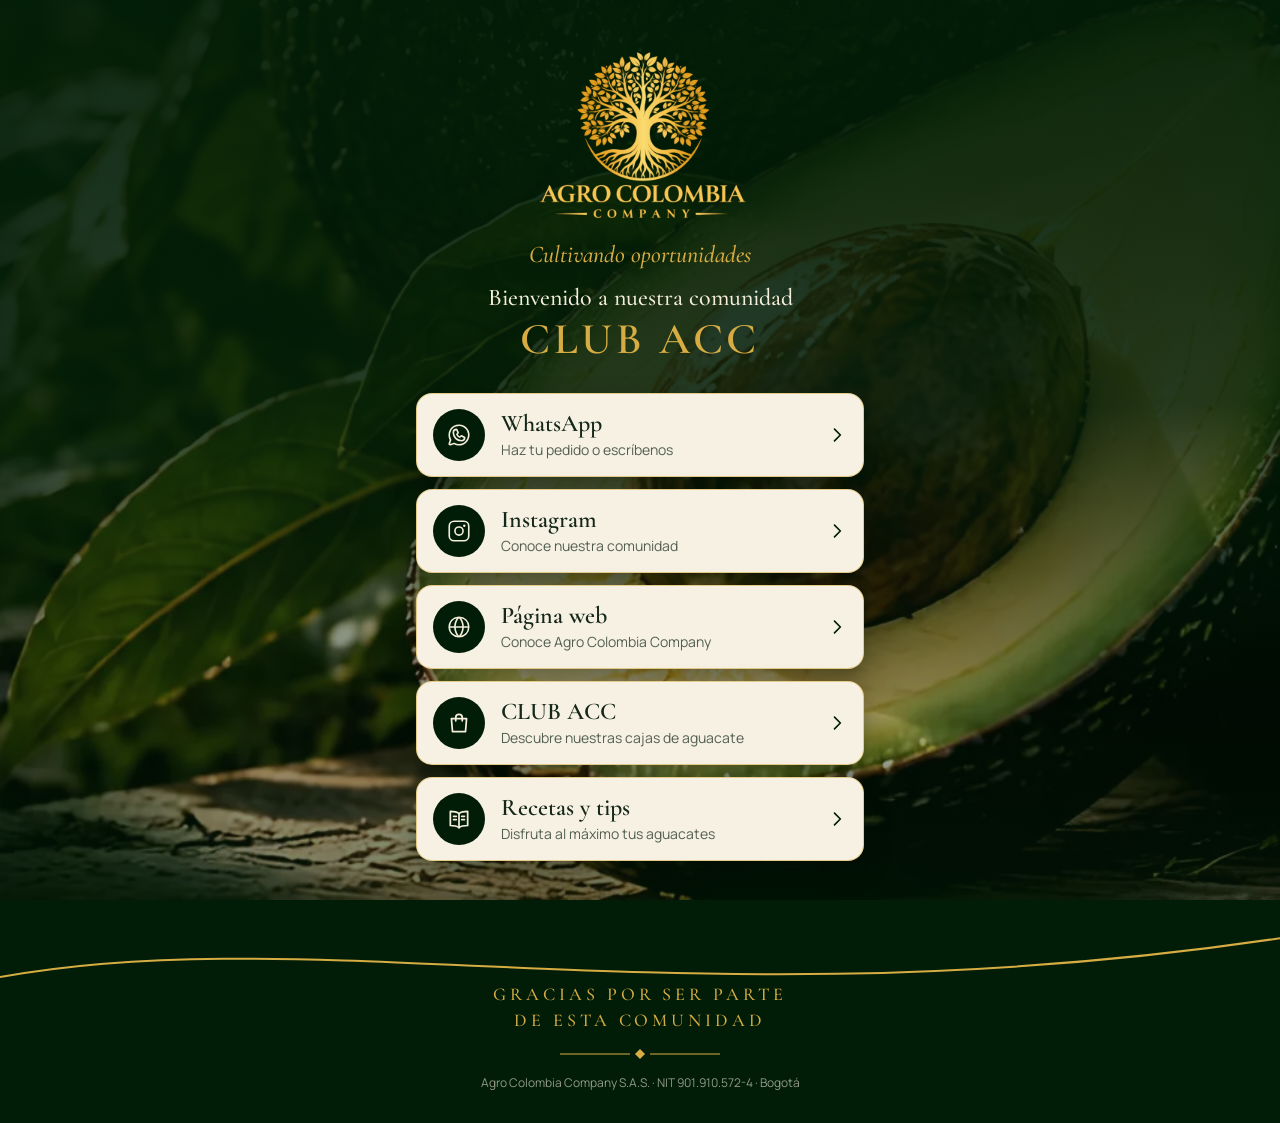
==== commit cf89eb7f: "Mover el contenido del Club ACC a su propia página /clubacc/ /club/ vuelve a ser solo el menú de enl" ====
--- a/club/index.html
+++ b/club/index.html
@@ -4,57 +4,57 @@
   <meta charset="utf-8" />
   <meta name="viewport" content="width=device-width, initial-scale=1, viewport-fit=cover" />
   <title>Club ACC | Agro Colombia Company</title>
-  <meta name="description" content="Club ACC de Agro Colombia Company: cajas de aguacate Hass y arándanos frescos con entregas por zonas en Bogotá. Haz tu pedido por WhatsApp." />
+  <meta name="description" content="Bienvenido a la comunidad Club ACC de Agro Colombia Company: pedidos por WhatsApp, cajas de aguacate Hass, recetas y tips." />
   <!-- Página de destino del código QR: no se enlaza desde el sitio ni se indexa. -->
   <meta name="robots" content="noindex, follow" />
   <meta name="theme-color" content="#011d07" />
   <link rel="icon" type="image/png" href="/assets/imgs/brand/favicon-agrocolombia.png" />
   <link rel="preconnect" href="https://fonts.googleapis.com" />
   <link rel="preconnect" href="https://fonts.gstatic.com" crossorigin />
-  <link href="https://fonts.googleapis.com/css2?family=Cormorant+Garamond:ital,wght@0,500;0,600;1,500&family=Manrope:wght@400;500;600;700&display=swap" rel="stylesheet" />
+  <link href="https://fonts.googleapis.com/css2?family=Cormorant+Garamond:ital,wght@0,500;0,600;1,500&family=Manrope:wght@400;500;600&display=swap" rel="stylesheet" />
   <link rel="stylesheet" href="/assets/css/icons.css" />
   <style>
     :root {
       --forest: #011d07;
       --forest-deep: #000e03;
-      --forest-raised: #0a2610;
-      --forest-line: #1d4426;
       --gold: #d7ad43;
       --gold-hover: #f1d47e;
       --cream: #f4eedb;
-      --cream-muted: rgba(244, 238, 219, .74);
       --card: #f6f1e3;
       --ink: #142719;
       --muted: rgba(20, 39, 25, .72);
-      --danger: #f0a58f;
       --font-display: 'Cormorant Garamond', Georgia, serif;
       --font-sans: 'Manrope', system-ui, -apple-system, 'Segoe UI', sans-serif;
       --ease-out: cubic-bezier(0.23, 1, 0.32, 1);
     }
 
     * { box-sizing: border-box; }
-    html { -webkit-text-size-adjust: 100%; scroll-behavior: smooth; }
+    html { -webkit-text-size-adjust: 100%; }
     body {
       margin: 0;
+      min-height: 100svh;
       background: var(--forest);
       color: var(--cream);
       font-family: var(--font-sans);
       -webkit-font-smoothing: antialiased;
       -webkit-tap-highlight-color: transparent;
     }
-    img { max-width: 100%; }
-    .wrap { width: 100%; max-width: 560px; margin: 0 auto; padding: 0 16px; }
-
-    /* ---------- Portada con enlaces ---------- */
-    .hero { position: relative; isolation: isolate; }
+
+    /* Fondo: aguacate partido al pie, follaje oscurecido arriba */
     .backdrop {
-      position: absolute; inset: 0; z-index: -1;
+      position: fixed; inset: 0; z-index: -1;
       background:
-        linear-gradient(180deg, rgba(1, 29, 7, .94) 0%, rgba(1, 29, 7, .86) 45%, rgba(1, 29, 7, .4) 78%, rgba(1, 29, 7, 1) 100%),
+        linear-gradient(180deg, rgba(1, 29, 7, .94) 0%, rgba(1, 29, 7, .86) 45%, rgba(1, 29, 7, .35) 78%, rgba(1, 29, 7, .55) 100%),
         url('/assets/imgs/club/fondo.webp') center bottom / cover no-repeat,
         var(--forest);
     }
-    .club { max-width: 480px; padding-top: max(32px, env(safe-area-inset-top)); padding-bottom: 56px; }
+
+    .club {
+      width: 100%; max-width: 480px; min-height: 100svh;
+      margin: 0 auto;
+      padding: max(32px, env(safe-area-inset-top)) 16px 0;
+      display: flex; flex-direction: column;
+    }
 
     .club-head { text-align: center; }
     .club-logo { display: block; width: min(240px, 62vw); height: auto; margin: 0 auto; }
@@ -85,7 +85,7 @@
     @media (hover: hover) {
       .club-link:hover { box-shadow: 0 14px 32px rgba(0, 14, 3, .45), 0 0 0 1px var(--gold); }
     }
-    .club-link:focus-visible, .button:focus-visible, .stepper button:focus-visible { outline: 2px solid var(--gold-hover); outline-offset: 3px; }
+    .club-link:focus-visible { outline: 2px solid var(--gold-hover); outline-offset: 3px; }
 
     .club-link-icon {
       flex: none; display: grid; place-items: center;
@@ -98,128 +98,13 @@
     .club-link-text span { display: block; margin-top: 2px; font-size: 14px; line-height: 20px; color: var(--muted); }
     .club-link-caret { flex: none; width: 20px; height: 20px; color: var(--forest); }
 
-    /* ---------- Secciones ---------- */
-    .section { padding: 56px 0; border-top: 1px solid var(--forest-line); }
-    .eyebrow {
-      display: flex; align-items: center; justify-content: center; gap: 12px;
-      margin: 0; font-size: 13px; line-height: 16px; font-weight: 600; letter-spacing: .28em; text-transform: uppercase; color: var(--gold);
-    }
-    .eyebrow::before, .eyebrow::after { content: ''; width: 32px; height: 1px; background: var(--gold); opacity: .7; }
-    .section-title {
-      margin: 12px 0 0; text-align: center;
-      font-family: var(--font-display); font-weight: 600; font-size: 40px; line-height: 44px; color: var(--cream);
-    }
-    .section-title em { font-style: normal; color: var(--gold); }
-    .section-lead { margin: 12px auto 0; max-width: 420px; text-align: center; font-size: 16px; line-height: 24px; color: var(--cream-muted); }
-    .prose p { margin: 16px 0 0; font-size: 16px; line-height: 26px; color: var(--cream-muted); }
-    .prose b { color: var(--gold); font-weight: 600; }
-    .scene { display: block; width: 100%; height: auto; margin-top: 28px; border-radius: 16px; border: 1px solid rgba(215, 173, 67, .35); }
-
-    /* Productos */
-    .products { display: grid; gap: 20px; margin-top: 32px; }
-    .product { overflow: hidden; border-radius: 20px; background: var(--forest-raised); border: 1px solid rgba(215, 173, 67, .35); }
-    .product img { display: block; width: 100%; height: auto; aspect-ratio: 16 / 11; object-fit: cover; }
-    .product-body { padding: 20px; }
-    .product-tag { margin: 0; font-size: 13px; line-height: 16px; font-weight: 600; letter-spacing: .22em; text-transform: uppercase; color: var(--gold); }
-    .product h3 { margin: 6px 0 0; font-family: var(--font-display); font-weight: 600; font-size: 32px; line-height: 36px; }
-    .product p { margin: 8px 0 0; font-size: 15px; line-height: 24px; color: var(--cream-muted); }
-    .features { list-style: none; margin: 16px 0 0; padding: 0; display: flex; flex-wrap: wrap; gap: 8px; }
-    .features li { padding: 6px 12px; border: 1px solid rgba(215, 173, 67, .45); border-radius: 999px; font-size: 13px; line-height: 18px; color: var(--cream); }
-    .product .button { margin-top: 20px; }
-
-    .button {
-      display: inline-flex; align-items: center; justify-content: center; gap: 8px;
-      min-height: 48px; padding: 12px 22px; border: 0; border-radius: 999px;
-      background: var(--gold); color: var(--forest);
-      font: 600 15px/20px var(--font-sans); text-decoration: none; cursor: pointer;
-      transition: transform 160ms var(--ease-out), background-color 160ms var(--ease-out);
-    }
-    .button:active { transform: scale(.97); }
-    @media (hover: hover) { .button:hover { background: var(--gold-hover); } }
-    .button-block { width: 100%; }
-    .button .icon { font-size: 20px; }
-
-    /* Beneficios y pasos */
-    .grid { display: grid; grid-template-columns: 1fr 1fr; gap: 12px; margin-top: 32px; }
-    .tile { padding: 18px 16px; border-radius: 16px; background: var(--forest-raised); border: 1px solid var(--forest-line); }
-    .tile-icon { display: grid; place-items: center; width: 44px; height: 44px; border-radius: 50%; border: 1px solid var(--gold); color: var(--gold); font-size: 22px; }
-    .tile-icon svg { width: 22px; height: 22px; }
-    .tile h3 { margin: 12px 0 0; font-size: 13px; line-height: 18px; font-weight: 700; letter-spacing: .06em; text-transform: uppercase; color: var(--gold); }
-    .tile p { margin: 6px 0 0; font-size: 14px; line-height: 20px; color: var(--cream-muted); }
-
-    .steps { list-style: none; margin: 32px 0 0; padding: 0; display: grid; gap: 12px; counter-reset: step; }
-    .steps li { display: flex; gap: 16px; padding: 18px 16px; border-radius: 16px; background: var(--forest-raised); border: 1px solid var(--forest-line); }
-    .steps li::before {
-      counter-increment: step; content: counter(step);
-      flex: none; display: grid; place-items: center; width: 40px; height: 40px; border-radius: 50%;
-      background: var(--gold); color: var(--forest); font: 700 22px/1 var(--font-display);
-    }
-    .steps h3 { margin: 0; font-family: var(--font-display); font-weight: 600; font-size: 22px; line-height: 26px; }
-    .steps p { margin: 4px 0 0; font-size: 14px; line-height: 20px; color: var(--cream-muted); }
-    .note {
-      display: flex; gap: 14px; align-items: flex-start; margin-top: 16px; padding: 16px;
-      border-radius: 16px; border: 1px solid rgba(215, 173, 67, .5); background: rgba(215, 173, 67, .08);
-    }
-    .note .icon { flex: none; font-size: 24px; color: var(--gold); margin-top: 2px; }
-    .note p { margin: 0; font-size: 14px; line-height: 20px; color: var(--cream-muted); }
-    .note b { display: block; color: var(--cream); font-size: 15px; margin-bottom: 2px; }
-
-    /* Formulario */
-    .form { margin-top: 32px; padding: 24px 20px; border-radius: 24px; background: var(--forest-raised); border: 1px solid rgba(215, 173, 67, .45); }
-    .field-row { display: grid; grid-template-columns: 1fr 1fr; gap: 12px; }
-    .field { display: grid; gap: 6px; margin-top: 16px; min-width: 0; }
-    .field:first-child { margin-top: 0; }
-    .field-row .field { margin-top: 16px; }
-    .field-row:first-child .field { margin-top: 0; }
-    .field label, .legend { font-size: 14px; line-height: 20px; font-weight: 600; color: var(--gold); }
-    .field label small { font-weight: 500; color: var(--cream-muted); }
-    .field input, .field textarea {
-      width: 100%; min-height: 48px; padding: 12px 16px;
-      border: 1px solid rgba(244, 238, 219, .28); border-radius: 14px;
-      background: var(--forest); color: var(--cream);
-      font: 400 16px/22px var(--font-sans);
-      transition: border-color 160ms var(--ease-out);
-    }
-    .field textarea { min-height: 96px; resize: vertical; }
-    .field input::placeholder, .field textarea::placeholder { color: rgba(244, 238, 219, .45); }
-    .field input:focus, .field textarea:focus { outline: none; border-color: var(--gold); }
-    .field input:user-invalid { border-color: var(--danger); }
-
-    .divider { height: 1px; margin: 24px 0; background: rgba(215, 173, 67, .45); border: 0; }
-    .legend { display: block; font-family: var(--font-display); font-size: 24px; line-height: 28px; font-weight: 600; }
-    .order { display: grid; gap: 12px; margin-top: 12px; }
-    .order-item { display: flex; align-items: center; gap: 14px; padding: 12px; border-radius: 16px; background: var(--forest); border: 1px solid var(--forest-line); transition: border-color 160ms var(--ease-out); }
-    .order-item.is-on { border-color: var(--gold); }
-    .order-item img { flex: none; width: 76px; height: 76px; border-radius: 12px; object-fit: cover; }
-    .order-info { flex: 1; min-width: 0; }
-    .order-info b { display: block; font-size: 15px; line-height: 20px; }
-    .order-info span { display: block; font-size: 13px; line-height: 18px; color: var(--cream-muted); }
-    .stepper { display: flex; align-items: center; gap: 6px; margin-top: 8px; }
-    .stepper button {
-      display: grid; place-items: center; width: 36px; height: 36px; padding: 0;
-      border: 1px solid rgba(244, 238, 219, .4); border-radius: 50%;
-      background: transparent; color: var(--cream); font: 500 20px/1 var(--font-sans); cursor: pointer;
-      touch-action: manipulation;
-    }
-    .stepper button:active { transform: scale(.92); }
-    .stepper output { min-width: 32px; text-align: center; font-size: 18px; font-weight: 700; font-variant-numeric: tabular-nums; }
-
-    .consent { display: flex; gap: 12px; align-items: flex-start; margin-top: 20px; font-size: 14px; line-height: 20px; color: var(--cream-muted); cursor: pointer; }
-    .consent input { flex: none; width: 22px; height: 22px; margin: 0; accent-color: var(--gold); }
-    .consent a { color: var(--gold); }
-    .form-error { min-height: 20px; margin: 12px 0 0; font-size: 14px; line-height: 20px; color: var(--danger); }
-    .form-foot { margin: 12px 0 0; text-align: center; font-size: 13px; line-height: 18px; color: var(--cream-muted); }
-    .form .button { margin-top: 8px; }
-
-    /* Contacto y cierre */
-    .contact { list-style: none; margin: 28px 0 0; padding: 0; display: grid; gap: 4px; }
-    .contact a { display: flex; align-items: center; gap: 14px; padding: 12px 4px; border-bottom: 1px solid var(--forest-line); color: var(--cream); text-decoration: none; overflow-wrap: anywhere; }
-    .contact-icon { flex: none; display: grid; place-items: center; width: 44px; height: 44px; border-radius: 50%; border: 1px solid var(--gold); color: var(--gold); font-size: 22px; }
-    .contact-icon i { font-size: 22px; }
-    .contact small { display: block; font-size: 12px; line-height: 16px; font-weight: 600; letter-spacing: .2em; text-transform: uppercase; color: var(--gold); }
-    .contact span span { font-size: 15px; line-height: 22px; }
-
-    .club-foot { position: relative; margin-top: 24px; padding: 72px 16px max(32px, env(safe-area-inset-bottom)); text-align: center; }
+    .club-foot {
+      position: relative;
+      width: 100vw;
+      margin: 48px 0 0 calc(50% - 50vw);
+      padding: 72px 16px max(32px, env(safe-area-inset-bottom));
+      text-align: center;
+    }
     .club-wave { position: absolute; inset: 0 0 auto; width: 100%; height: 100%; }
     .club-foot p {
       position: relative; margin: 0;
@@ -255,292 +140,73 @@
     }
     .tips-cta { display: inline-flex; align-items: center; gap: 8px; margin-top: 24px; color: var(--forest); font-weight: 600; }
 
-    @media (max-width: 360px) {
-      .grid, .field-row { grid-template-columns: 1fr; }
-    }
     @media (prefers-reduced-motion: reduce) {
-      html { scroll-behavior: auto; }
-      .club-link, .button, .tips[open] { transition: none; animation: none; }
+      .club-link, .tips[open] { transition: none; animation: none; }
     }
   </style>
 </head>
 <body>
-  <header class="hero">
-    <div class="backdrop" aria-hidden="true"></div>
-    <div class="wrap club">
-      <div class="club-head">
-        <img class="club-logo" src="/assets/imgs/club/logo.webp" alt="Agro Colombia Company" width="640" height="520" />
-        <p class="club-tagline">Cultivando oportunidades</p>
-        <p class="club-welcome">Bienvenido a nuestra comunidad</p>
-        <h1 class="club-title">CLUB ACC</h1>
-      </div>
-
-      <ul class="club-links">
-        <li>
-          <a class="club-link" href="https://wa.me/573116845523?text=Hola%2C%20vengo%20del%20Club%20ACC%20y%20quiero%20hacer%20un%20pedido." target="_blank" rel="noopener">
-            <span class="club-link-icon"><i class="icon icon-whatsapp-logo" aria-hidden="true"></i></span>
-            <span class="club-link-text"><b>WhatsApp</b><span>Haz tu pedido o escríbenos</span></span>
-            <svg class="club-link-caret" viewBox="0 0 24 24" fill="none" stroke="currentColor" stroke-width="2" stroke-linecap="round" stroke-linejoin="round" aria-hidden="true"><path d="m9 5 7 7-7 7" /></svg>
-          </a>
-        </li>
-        <li>
-          <a class="club-link" href="https://www.instagram.com/agrocolombiacompany/" target="_blank" rel="noopener">
-            <span class="club-link-icon"><i class="icon icon-instagram-logo" aria-hidden="true"></i></span>
-            <span class="club-link-text"><b>Instagram</b><span>Conoce nuestra comunidad</span></span>
-            <svg class="club-link-caret" viewBox="0 0 24 24" fill="none" stroke="currentColor" stroke-width="2" stroke-linecap="round" stroke-linejoin="round" aria-hidden="true"><path d="m9 5 7 7-7 7" /></svg>
-          </a>
-        </li>
-        <li>
-          <a class="club-link" href="/">
-            <span class="club-link-icon"><i class="icon icon-globe-simple" aria-hidden="true"></i></span>
-            <span class="club-link-text"><b>Página web</b><span>Conoce Agro Colombia Company</span></span>
-            <svg class="club-link-caret" viewBox="0 0 24 24" fill="none" stroke="currentColor" stroke-width="2" stroke-linecap="round" stroke-linejoin="round" aria-hidden="true"><path d="m9 5 7 7-7 7" /></svg>
-          </a>
-        </li>
-        <li>
-          <a class="club-link" href="#productos">
-            <span class="club-link-icon"><svg viewBox="0 0 24 24" fill="none" stroke="currentColor" stroke-width="1.6" stroke-linecap="round" stroke-linejoin="round" aria-hidden="true"><path d="M5 8h14l-1 12H6L5 8Z" /><path d="M9 10V7a3 3 0 0 1 6 0v3" /></svg></span>
-            <span class="club-link-text"><b>CLUB ACC</b><span>Descubre nuestras cajas de aguacate</span></span>
-            <svg class="club-link-caret" viewBox="0 0 24 24" fill="none" stroke="currentColor" stroke-width="2" stroke-linecap="round" stroke-linejoin="round" aria-hidden="true"><path d="m9 5 7 7-7 7" /></svg>
-          </a>
-        </li>
-        <li>
-          <button class="club-link" type="button" data-open-tips aria-haspopup="dialog">
-            <span class="club-link-icon"><svg viewBox="0 0 24 24" fill="none" stroke="currentColor" stroke-width="1.6" stroke-linecap="round" stroke-linejoin="round" aria-hidden="true"><path d="M12 7c-2-1.5-5-2-8-2v13c3 0 6 .5 8 2 2-1.5 5-2 8-2V5c-3 0-6 .5-8 2Z" /><path d="M12 7v13" /><path d="M7 9.5h2.5M7 12.5h2.5M14.5 9.5H17M14.5 12.5H17" /></svg></span>
-            <span class="club-link-text"><b>Recetas y tips</b><span>Disfruta al máximo tus aguacates</span></span>
-            <svg class="club-link-caret" viewBox="0 0 24 24" fill="none" stroke="currentColor" stroke-width="2" stroke-linecap="round" stroke-linejoin="round" aria-hidden="true"><path d="m9 5 7 7-7 7" /></svg>
-          </button>
-        </li>
-      </ul>
-    </div>
-  </header>
-
-  <main>
-    <section class="section" id="club" aria-labelledby="club-title">
-      <div class="wrap">
-        <p class="eyebrow">Club ACC</p>
-        <h2 class="section-title" id="club-title">Mucho más que <em>productos frescos</em></h2>
-        <div class="prose">
-          <p>En <b>Agro Colombia Company</b> creemos que lo mejor de nuestra tierra merece llegar hasta tu hogar.</p>
-          <p>Por eso nace <b>CLUB ACC</b>, una iniciativa creada para acercarte productos agrícolas seleccionados, con calidad, frescura y una experiencia de compra práctica y especial.</p>
-        </div>
-        <img class="scene" src="/assets/imgs/club/escena.webp" alt="Caja Club ACC, aguacates Hass y arándanos frescos" width="970" height="310" loading="lazy" />
-      </div>
-    </section>
-
-    <section class="section" id="productos" aria-labelledby="productos-title">
-      <div class="wrap">
-        <p class="eyebrow">Nuestros productos</p>
-        <h2 class="section-title" id="productos-title">Productos <em>disponibles</em></h2>
-        <p class="section-lead">Del campo a tu hogar, una selección de frescura, calidad y sabor.</p>
-
-        <div class="products">
-          <article class="product">
-            <img src="/assets/imgs/club/caja.webp" alt="Caja Club ACC con 15 aguacates Hass" width="724" height="610" loading="lazy" />
-            <div class="product-body">
-              <p class="product-tag">Caja de 15 unidades</p>
-              <h3>Aguacate Hass</h3>
-              <p>Aguacates Hass seleccionados uno a uno, con el tamaño y la calidad ideal para que disfrutes en tus desayunos, almuerzos y recetas favoritas.</p>
-              <ul class="features">
-                <li>Separadores internos</li>
-                <li>Agarres laterales</li>
-                <li>Ventilación</li>
-              </ul>
-              <a class="button" href="#pedido" data-pick="aguacate">Pedir caja <i class="icon icon-arrow-right" aria-hidden="true"></i></a>
-            </div>
-          </article>
-
-          <article class="product">
-            <img src="/assets/imgs/club/arandanos.webp" alt="Arándanos frescos Agro Colombia Company en presentación de 500 g" width="680" height="440" loading="lazy" />
-            <div class="product-body">
-              <p class="product-tag">Presentación de 500 g</p>
-              <h3>Arándanos</h3>
-              <p>Pequeños frutos, grandes momentos. Arándanos frescos, seleccionados cuidadosamente para garantizar su calidad y sabor excepcional.</p>
-              <ul class="features">
-                <li>Desayunos nutritivos</li>
-                <li>Batidos y smoothies</li>
-                <li>Recetas deliciosas</li>
-                <li>Para disfrutar solos</li>
-              </ul>
-              <a class="button" href="#pedido" data-pick="arandanos">Pedir arándanos <i class="icon icon-arrow-right" aria-hidden="true"></i></a>
-            </div>
-          </article>
-        </div>
-      </div>
-    </section>
-
-    <section class="section" id="beneficios" aria-labelledby="beneficios-title">
-      <div class="wrap">
-        <p class="eyebrow">Club ACC</p>
-        <h2 class="section-title" id="beneficios-title">Beneficios <em>exclusivos</em></h2>
-        <p class="section-lead">Una experiencia diseñada para que disfrutes lo mejor de nuestra tierra.</p>
-        <div class="grid">
-          <div class="tile">
-            <span class="tile-icon"><i class="icon icon-plant" aria-hidden="true"></i></span>
-            <h3>Productos seleccionados</h3>
-            <p>Frutas de alta calidad, frescas y con el mejor sabor de nuestra tierra.</p>
-          </div>
-          <div class="tile">
-            <span class="tile-icon"><i class="icon icon-coins" aria-hidden="true"></i></span>
-            <h3>Precios preferenciales</h3>
-            <p>Disfruta de productos premium a un mejor precio.</p>
-          </div>
-          <div class="tile">
-            <span class="tile-icon"><i class="icon icon-truck" aria-hidden="true"></i></span>
-            <h3>Entregas programadas</h3>
-            <p>Rutas por zonas en Bogotá para que recibas tus productos de forma práctica y segura.</p>
-          </div>
-          <div class="tile">
-            <span class="tile-icon"><i class="icon icon-sparkle" aria-hidden="true"></i></span>
-            <h3>Promociones y regalos</h3>
-            <p>Beneficios especiales durante todo el año.</p>
-          </div>
-          <div class="tile">
-            <span class="tile-icon"><i class="icon icon-users-three" aria-hidden="true"></i></span>
-            <h3>Beneficios por referidos</h3>
-            <p>Comparte tu frescura y obtén ventajas especiales.</p>
-          </div>
-          <div class="tile">
-            <span class="tile-icon"><i class="icon icon-check-circle" aria-hidden="true"></i></span>
-            <h3>Sin suscripción obligatoria</h3>
-            <p>Compra cuando quieras, sin compromisos.</p>
-          </div>
-        </div>
-      </div>
-    </section>
-
-    <section class="section" id="como-comprar" aria-labelledby="comprar-title">
-      <div class="wrap">
-        <p class="eyebrow">Club ACC</p>
-        <h2 class="section-title" id="comprar-title">Cómo <em>comprar</em></h2>
-        <p class="section-lead">Tu frescura está a un pedido de distancia.</p>
-        <ol class="steps">
-          <li><div><h3>Explora nuestros productos</h3><p>Conoce las presentaciones disponibles y elige tu favorito.</p></div></li>
-          <li><div><h3>Realiza tu pedido</h3><p>Diligencia el formulario o escríbenos por WhatsApp y cuéntanos qué productos deseas.</p></div></li>
-          <li><div><h3>Coordina la entrega</h3><p>Te confirmamos la disponibilidad y la ruta de entrega según tu zona.</p></div></li>
-          <li><div><h3>Recibe y disfruta</h3><p>Llevamos tus productos hasta tu hogar, frescos y en las mejores condiciones.</p></div></li>
-        </ol>
-        <div class="note">
-          <i class="icon icon-map-pin" aria-hidden="true"></i>
-          <p><b>Entregas por zonas en Bogotá</b>Contamos con rutas de entrega por zonas de Bogotá para que recibas tus productos de forma práctica, segura y en el mejor estado.</p>
-        </div>
-        <div class="note">
-          <i class="icon icon-leaf" aria-hidden="true"></i>
-          <p><b>Hoy comenzamos con aguacates y arándanos</b>Pronto tendremos nuevas presentaciones y más productos para ti.</p>
-        </div>
-      </div>
-    </section>
-
-    <section class="section" id="pedido" aria-labelledby="pedido-title">
-      <div class="wrap">
-        <p class="eyebrow">Club ACC</p>
-        <h2 class="section-title" id="pedido-title">Formulario de <em>inscripción</em></h2>
-        <p class="section-lead">Diligencia tus datos para realizar tu pedido y ser parte de CLUB ACC.</p>
-
-        <form class="form" id="order-form" novalidate>
-          <div class="field-row">
-            <div class="field">
-              <label for="f-nombre">Nombre *</label>
-              <input id="f-nombre" name="nombre" autocomplete="given-name" placeholder="Nombre" required />
-            </div>
-            <div class="field">
-              <label for="f-apellido">Apellido *</label>
-              <input id="f-apellido" name="apellido" autocomplete="family-name" placeholder="Apellido" required />
-            </div>
-          </div>
-          <div class="field">
-            <label for="f-cedula">Cédula de ciudadanía <small>(opcional)</small></label>
-            <input id="f-cedula" name="cedula" inputmode="numeric" placeholder="Número de documento" />
-          </div>
-          <div class="field">
-            <label for="f-direccion">Dirección de entrega *</label>
-            <input id="f-direccion" name="direccion" autocomplete="street-address" placeholder="Calle, carrera, número, apartamento" required />
-          </div>
-          <div class="field-row">
-            <div class="field">
-              <label for="f-barrio">Barrio / zona</label>
-              <input id="f-barrio" name="barrio" placeholder="Barrio" />
-            </div>
-            <div class="field">
-              <label for="f-celular">Celular *</label>
-              <input id="f-celular" name="celular" type="tel" inputmode="tel" autocomplete="tel" placeholder="300 123 4567" pattern="[0-9 +\(\)\-]{7,}" required />
-            </div>
-          </div>
-
-          <hr class="divider" />
-
-          <span class="legend" id="order-legend">¿Qué deseas pedir? *</span>
-          <div class="order" role="group" aria-labelledby="order-legend">
-            <div class="order-item" data-product="aguacate" data-label="Caja de aguacate Hass (15 unidades)">
-              <img src="/assets/imgs/club/caja.webp" alt="" width="76" height="76" loading="lazy" />
-              <div class="order-info">
-                <b>Caja de aguacate Hass</b>
-                <span>15 unidades por caja</span>
-                <div class="stepper">
-                  <button type="button" data-step="-1" aria-label="Quitar una caja de aguacate">−</button>
-                  <output aria-live="polite">0</output>
-                  <button type="button" data-step="1" aria-label="Agregar una caja de aguacate">+</button>
-                </div>
-              </div>
-            </div>
-            <div class="order-item" data-product="arandanos" data-label="Arándanos (500 g)">
-              <img src="/assets/imgs/club/arandanos.webp" alt="" width="76" height="76" loading="lazy" />
-              <div class="order-info">
-                <b>Arándanos</b>
-                <span>Presentación de 500 g</span>
-                <div class="stepper">
-                  <button type="button" data-step="-1" aria-label="Quitar un paquete de arándanos">−</button>
-                  <output aria-live="polite">0</output>
-                  <button type="button" data-step="1" aria-label="Agregar un paquete de arándanos">+</button>
-                </div>
-              </div>
-            </div>
-          </div>
-
-          <div class="field" style="margin-top: 20px">
-            <label for="f-obs">Observaciones adicionales</label>
-            <textarea id="f-obs" name="observaciones" placeholder="Ej. día de entrega preferido, referencias, indicaciones"></textarea>
-          </div>
-
-          <label class="consent">
-            <input type="checkbox" name="autorizo" required />
-            <span>Autorizo a Agro Colombia Company S.A.S. a tratar estos datos para gestionar mi pedido y contactarme, según la <a href="/privacidad.html" target="_blank" rel="noopener">política de privacidad</a>.</span>
-          </label>
-
-          <p class="form-error" role="alert" aria-live="assertive"></p>
-          <button class="button button-block" type="submit"><i class="icon icon-whatsapp-logo" aria-hidden="true"></i> Enviar pedido por WhatsApp</button>
-          <p class="form-foot">Tu pedido está sujeto a confirmación de disponibilidad, precio y entrega. Te respondemos por WhatsApp.</p>
-        </form>
-      </div>
-    </section>
-
-    <section class="section" id="contacto" aria-labelledby="contacto-title">
-      <div class="wrap">
-        <p class="eyebrow">Club ACC</p>
-        <h2 class="section-title" id="contacto-title">Contáctanos</h2>
-        <p class="section-lead">Estamos listos para atenderte y ser tu aliado en el suministro de frutas, verduras y productos agrícolas.</p>
-        <ul class="contact">
-          <li><a href="https://wa.me/573116845523" target="_blank" rel="noopener"><span class="contact-icon"><i class="icon icon-whatsapp-logo" aria-hidden="true"></i></span><span><small>WhatsApp</small><span>+57 311 684 5523</span></span></a></li>
-          <li><a href="https://www.instagram.com/agrocolombiacompany/" target="_blank" rel="noopener"><span class="contact-icon"><i class="icon icon-instagram-logo" aria-hidden="true"></i></span><span><small>Instagram</small><span>@agrocolombiacompany</span></span></a></li>
-          <li><a href="mailto:agrocolombiacompany@gmail.com"><span class="contact-icon"><i class="icon icon-envelope-simple" aria-hidden="true"></i></span><span><small>Email</small><span>agrocolombiacompany@gmail.com</span></span></a></li>
-          <li><a href="/"><span class="contact-icon"><i class="icon icon-globe-simple" aria-hidden="true"></i></span><span><small>Página web</small><span>www.agrocolombiacompany.com</span></span></a></li>
-        </ul>
-      </div>
-    </section>
+  <div class="backdrop" aria-hidden="true"></div>
+
+  <main class="club">
+    <header class="club-head">
+      <img class="club-logo" src="/assets/imgs/club/logo.webp" alt="Agro Colombia Company" width="640" height="520" />
+      <p class="club-tagline">Cultivando oportunidades</p>
+      <p class="club-welcome">Bienvenido a nuestra comunidad</p>
+      <h1 class="club-title">CLUB ACC</h1>
+    </header>
+
+    <ul class="club-links">
+      <li>
+        <a class="club-link" href="https://wa.me/573116845523?text=Hola%2C%20vengo%20del%20Club%20ACC%20y%20quiero%20hacer%20un%20pedido." target="_blank" rel="noopener">
+          <span class="club-link-icon"><i class="icon icon-whatsapp-logo" aria-hidden="true"></i></span>
+          <span class="club-link-text"><b>WhatsApp</b><span>Haz tu pedido o escríbenos</span></span>
+          <svg class="club-link-caret" viewBox="0 0 24 24" fill="none" stroke="currentColor" stroke-width="2" stroke-linecap="round" stroke-linejoin="round" aria-hidden="true"><path d="m9 5 7 7-7 7" /></svg>
+        </a>
+      </li>
+      <li>
+        <a class="club-link" href="https://www.instagram.com/agrocolombiacompany/" target="_blank" rel="noopener">
+          <span class="club-link-icon"><i class="icon icon-instagram-logo" aria-hidden="true"></i></span>
+          <span class="club-link-text"><b>Instagram</b><span>Conoce nuestra comunidad</span></span>
+          <svg class="club-link-caret" viewBox="0 0 24 24" fill="none" stroke="currentColor" stroke-width="2" stroke-linecap="round" stroke-linejoin="round" aria-hidden="true"><path d="m9 5 7 7-7 7" /></svg>
+        </a>
+      </li>
+      <li>
+        <a class="club-link" href="/">
+          <span class="club-link-icon"><i class="icon icon-globe-simple" aria-hidden="true"></i></span>
+          <span class="club-link-text"><b>Página web</b><span>Conoce Agro Colombia Company</span></span>
+          <svg class="club-link-caret" viewBox="0 0 24 24" fill="none" stroke="currentColor" stroke-width="2" stroke-linecap="round" stroke-linejoin="round" aria-hidden="true"><path d="m9 5 7 7-7 7" /></svg>
+        </a>
+      </li>
+      <li>
+        <a class="club-link" href="/clubacc/">
+          <span class="club-link-icon"><svg viewBox="0 0 24 24" fill="none" stroke="currentColor" stroke-width="1.6" stroke-linecap="round" stroke-linejoin="round" aria-hidden="true"><path d="M5 8h14l-1 12H6L5 8Z" /><path d="M9 10V7a3 3 0 0 1 6 0v3" /></svg></span>
+          <span class="club-link-text"><b>CLUB ACC</b><span>Descubre nuestras cajas de aguacate</span></span>
+          <svg class="club-link-caret" viewBox="0 0 24 24" fill="none" stroke="currentColor" stroke-width="2" stroke-linecap="round" stroke-linejoin="round" aria-hidden="true"><path d="m9 5 7 7-7 7" /></svg>
+        </a>
+      </li>
+      <li>
+        <button class="club-link" type="button" data-open-tips aria-haspopup="dialog">
+          <span class="club-link-icon"><svg viewBox="0 0 24 24" fill="none" stroke="currentColor" stroke-width="1.6" stroke-linecap="round" stroke-linejoin="round" aria-hidden="true"><path d="M12 7c-2-1.5-5-2-8-2v13c3 0 6 .5 8 2 2-1.5 5-2 8-2V5c-3 0-6 .5-8 2Z" /><path d="M12 7v13" /><path d="M7 9.5h2.5M7 12.5h2.5M14.5 9.5H17M14.5 12.5H17" /></svg></span>
+          <span class="club-link-text"><b>Recetas y tips</b><span>Disfruta al máximo tus aguacates</span></span>
+          <svg class="club-link-caret" viewBox="0 0 24 24" fill="none" stroke="currentColor" stroke-width="2" stroke-linecap="round" stroke-linejoin="round" aria-hidden="true"><path d="m9 5 7 7-7 7" /></svg>
+        </button>
+      </li>
+    </ul>
+
+    <footer class="club-foot">
+      <svg class="club-wave" viewBox="0 0 480 220" preserveAspectRatio="none" aria-hidden="true">
+        <path d="M0 70 C 120 10, 260 120, 480 30 V220 H0 Z" fill="#011d07" />
+        <path d="M0 70 C 120 10, 260 120, 480 30" fill="none" stroke="#d7ad43" stroke-width="2" vector-effect="non-scaling-stroke" />
+      </svg>
+      <p>Gracias por ser parte<br />de esta comunidad</p>
+      <svg class="club-ornament" viewBox="0 0 160 10" aria-hidden="true">
+        <path d="M0 5h70M90 5h70" stroke="#d7ad43" stroke-width="1" />
+        <path d="M80 0l5 5-5 5-5-5z" fill="#d7ad43" />
+      </svg>
+      <small>Agro Colombia Company S.A.S. · NIT 901.910.572-4 · Bogotá</small>
+    </footer>
   </main>
-
-  <footer class="club-foot">
-    <svg class="club-wave" viewBox="0 0 480 220" preserveAspectRatio="none" aria-hidden="true">
-      <path d="M0 70 C 120 10, 260 120, 480 30 V220 H0 Z" fill="#000e03" />
-      <path d="M0 70 C 120 10, 260 120, 480 30" fill="none" stroke="#d7ad43" stroke-width="2" vector-effect="non-scaling-stroke" />
-    </svg>
-    <p>Gracias por ser parte<br />de esta comunidad</p>
-    <svg class="club-ornament" viewBox="0 0 160 10" aria-hidden="true">
-      <path d="M0 5h70M90 5h70" stroke="#d7ad43" stroke-width="1" />
-      <path d="M80 0l5 5-5 5-5-5z" fill="#d7ad43" />
-    </svg>
-    <small>Agro Colombia Company S.A.S. · NIT 901.910.572-4 · Bogotá</small>
-  </footer>
 
   <dialog class="tips" aria-labelledby="tips-title">
     <div class="tips-inner">
@@ -589,64 +255,6 @@
     document.querySelector('[data-open-tips]').addEventListener('click', () => tips.showModal());
     document.querySelector('[data-close-tips]').addEventListener('click', () => tips.close());
     tips.addEventListener('click', (e) => { if (e.target === tips) tips.close(); });
-
-    // Pedido: cantidades por producto
-    const form = document.getElementById('order-form');
-    const errorBox = form.querySelector('.form-error');
-    const items = [...form.querySelectorAll('.order-item')];
-    const setQty = (item, qty) => {
-      const value = Math.max(0, Math.min(99, qty));
-      item.querySelector('output').textContent = value;
-      item.classList.toggle('is-on', value > 0);
-    };
-    const qtyOf = (item) => Number(item.querySelector('output').textContent);
-
-    items.forEach((item) => {
-      item.querySelectorAll('[data-step]').forEach((btn) => {
-        btn.addEventListener('click', () => {
-          setQty(item, qtyOf(item) + Number(btn.dataset.step));
-          errorBox.textContent = '';
-        });
-      });
-    });
-
-    // "Pedir" desde la tarjeta del producto: deja al menos una unidad marcada
-    document.querySelectorAll('[data-pick]').forEach((link) => {
-      link.addEventListener('click', () => {
-        const item = form.querySelector(`[data-product="${link.dataset.pick}"]`);
-        if (qtyOf(item) === 0) setQty(item, 1);
-      });
-    });
-
-    form.addEventListener('submit', (e) => {
-      e.preventDefault();
-      errorBox.textContent = '';
-
-      const firstInvalid = [...form.querySelectorAll('input[required]')].find((el) => !el.checkValidity());
-      if (firstInvalid) {
-        errorBox.textContent = firstInvalid.type === 'checkbox'
-          ? 'Debes autorizar el tratamiento de datos para enviar el pedido.'
-          : 'Completa los campos obligatorios marcados con *.';
-        firstInvalid.focus();
-        return;
-      }
-      const chosen = items.filter((item) => qtyOf(item) > 0);
-      if (!chosen.length) {
-        errorBox.textContent = 'Selecciona al menos un producto.';
-        return;
-      }
-
-      const v = (name) => form.elements[name].value.trim();
-      const lines = ['Hola, quiero hacer un pedido del CLUB ACC.', '', `Nombre: ${v('nombre')} ${v('apellido')}`];
-      if (v('cedula')) lines.push(`Cédula: ${v('cedula')}`);
-      lines.push(`Celular: ${v('celular')}`, `Dirección: ${v('direccion')}`);
-      if (v('barrio')) lines.push(`Barrio / zona: ${v('barrio')}`);
-      lines.push('', 'Pedido:', ...chosen.map((item) => `- ${item.dataset.label}: ${qtyOf(item)}`));
-      if (v('observaciones')) lines.push('', `Observaciones: ${v('observaciones')}`);
-
-      const text = lines.join('\n');
-      location.href = `https://wa.me/573116845523?text=${encodeURIComponent(text)}`;
-    });
   </script>
 </body>
 </html>
